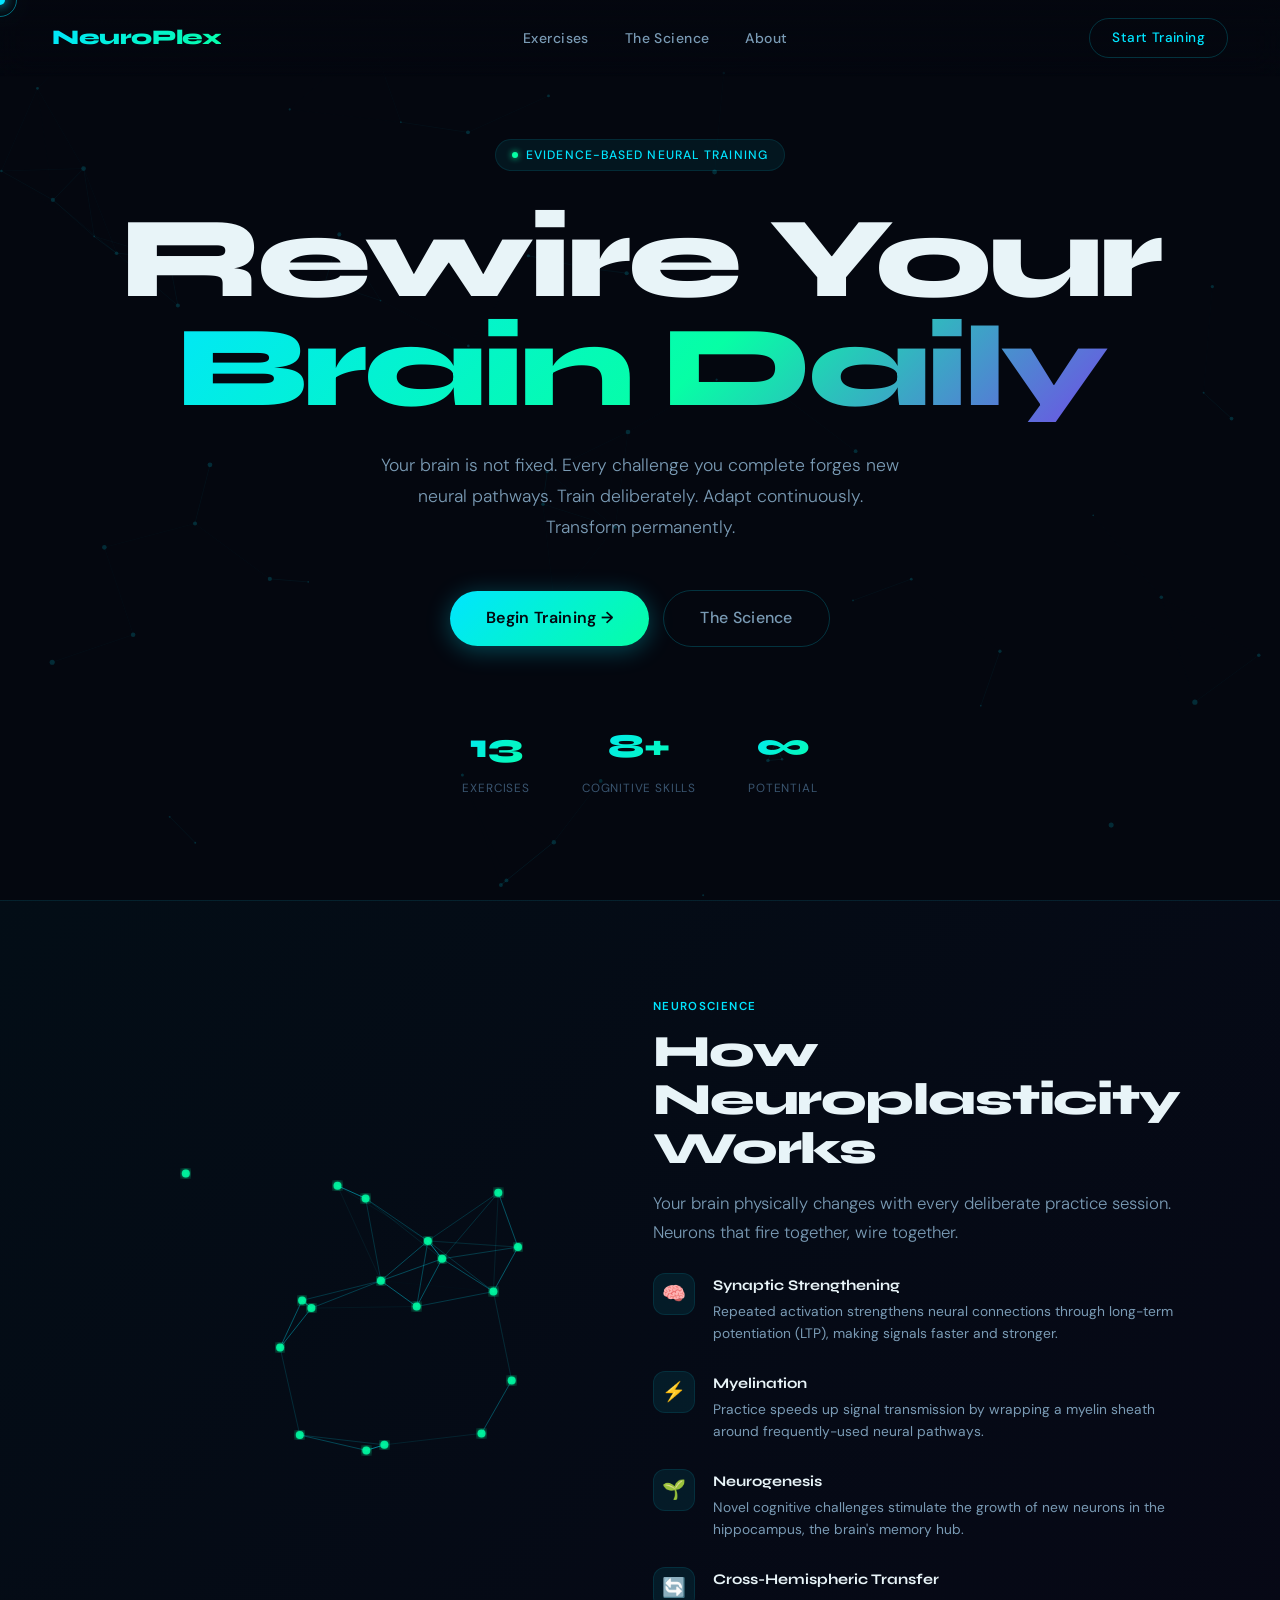
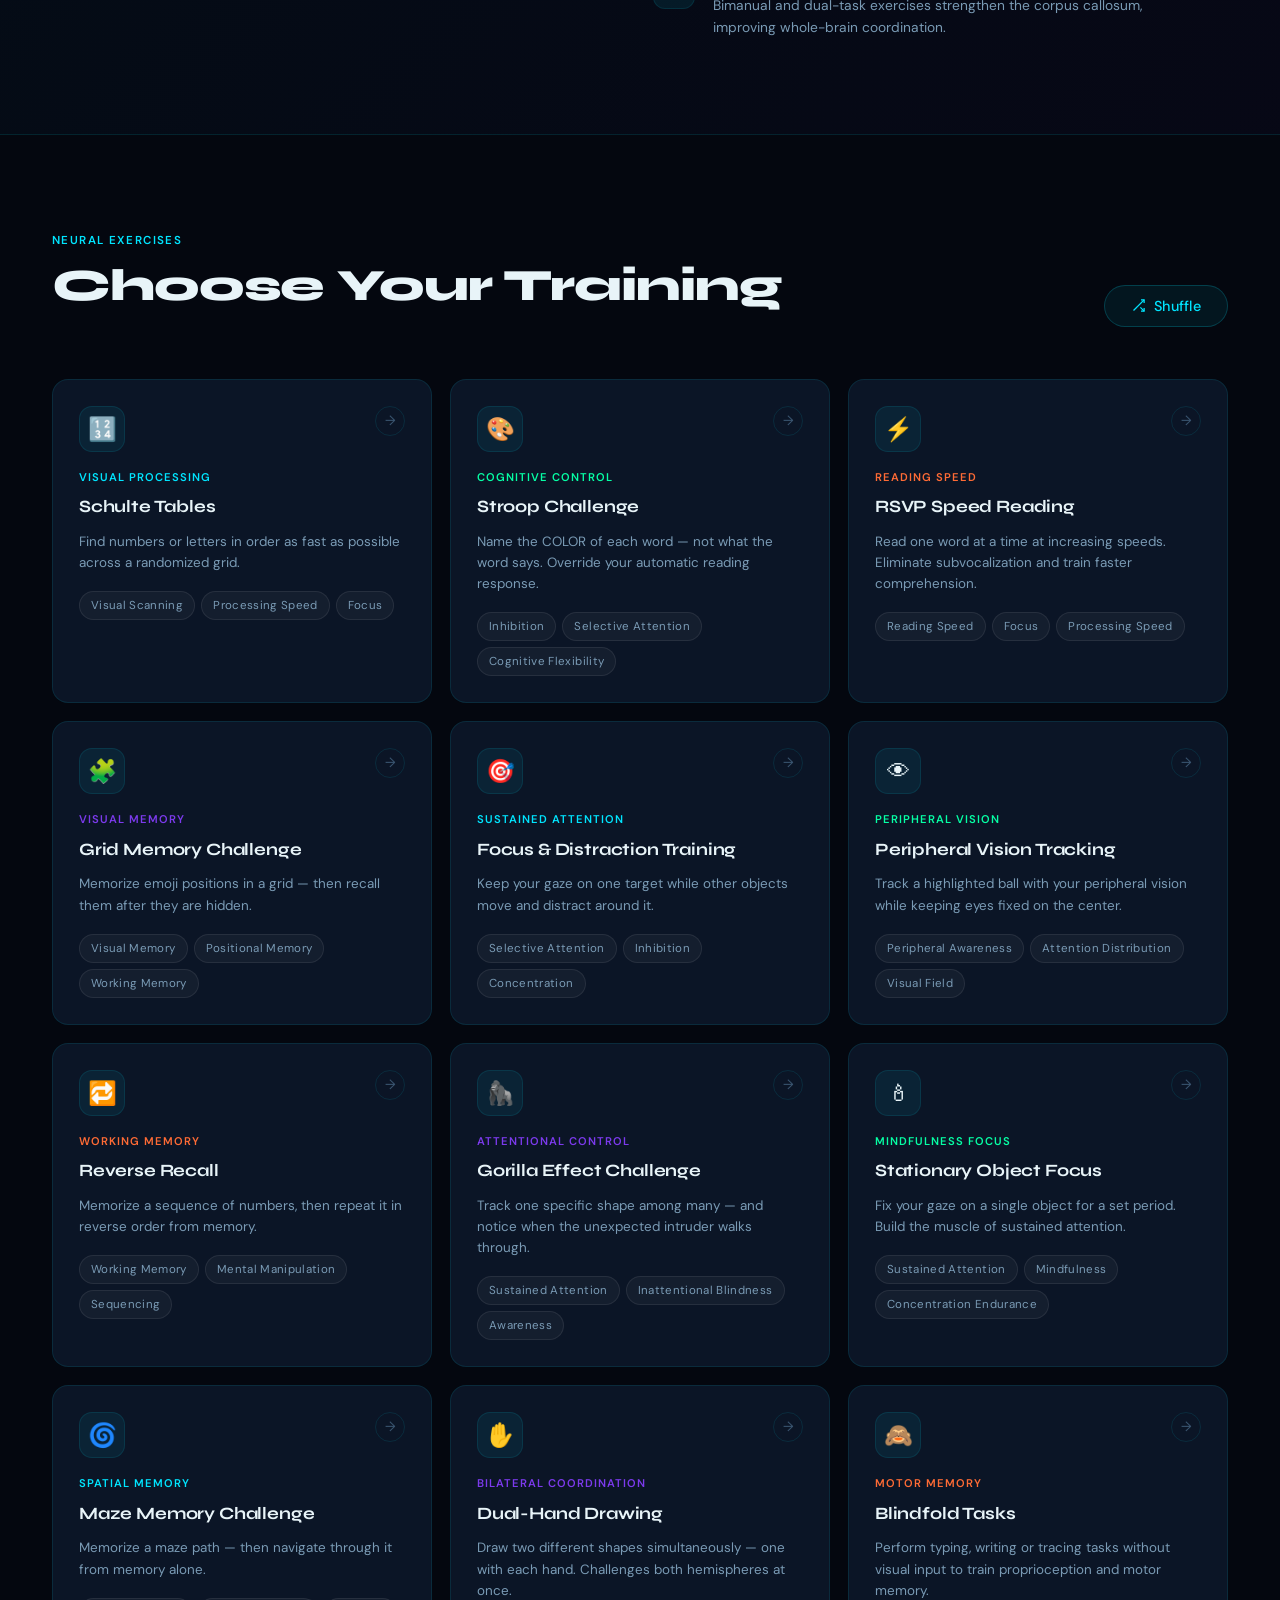
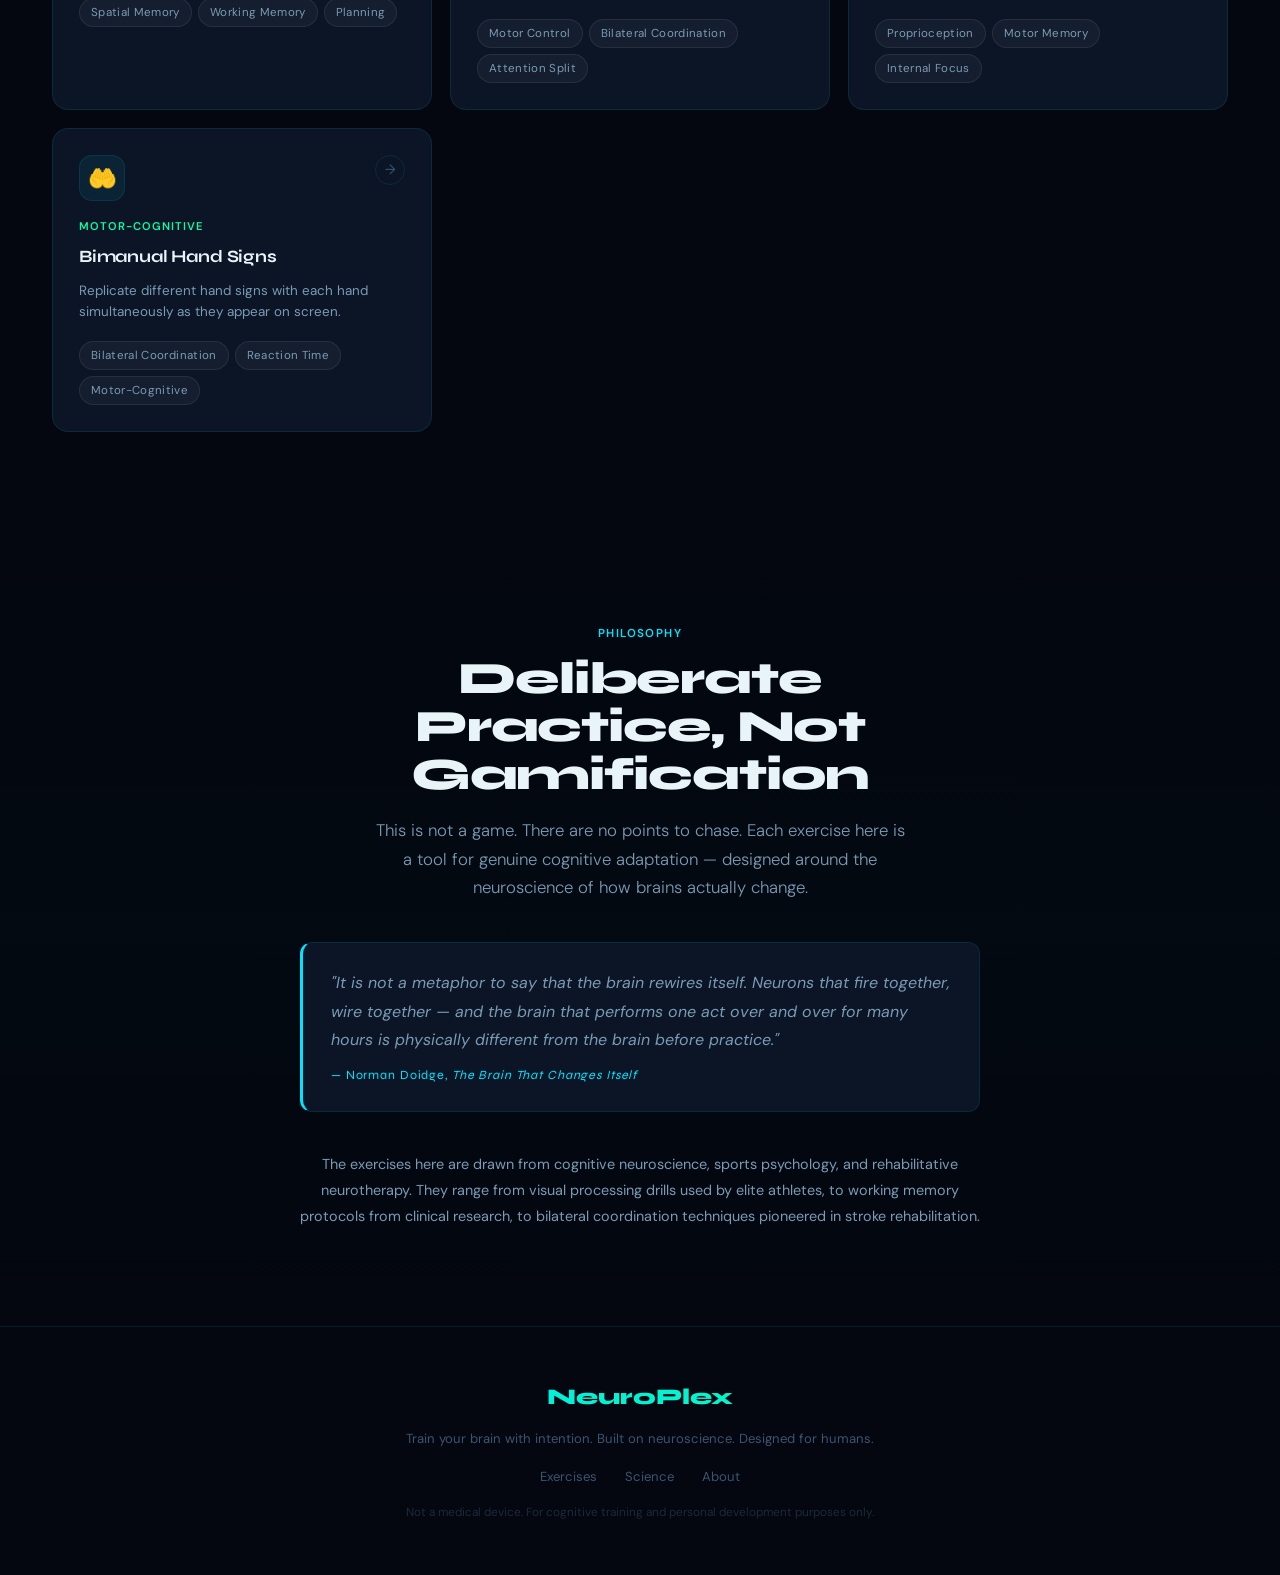
==== index.html @ d28559b2 "update" ====
<!DOCTYPE html>
<html lang="en">
<head>
  <meta charset="UTF-8" />
  <meta name="viewport" content="width=device-width, initial-scale=1.0" />

  <!-- Primary SEO -->
  <title>NeuroPlex — Rewire Your Brain | Neuroplasticity Training Hub</title>
  <meta name="description" content="NeuroPlex is a free neuroplasticity training hub with 13 science-based cognitive exercises. Train visual scanning, working memory, attention, spatial memory and more — built on neuroscience." />
  <meta name="keywords" content="neuroplasticity, brain training, cognitive exercises, working memory, attention training, Schulte tables, Stroop test, speed reading, spatial memory" />
  <meta name="author" content="NeuroPlex" />
  <link rel="canonical" href="https://neuroplex.app/" />

  <!-- Open Graph -->
  <meta property="og:type"        content="website" />
  <meta property="og:url"         content="https://neuroplex.app/" />
  <meta property="og:title"       content="NeuroPlex — Rewire Your Brain" />
  <meta property="og:description" content="13 science-based neuroplasticity exercises. Train your brain deliberately — visual scanning, working memory, attention, bilateral coordination and more." />
  <meta property="og:image"       content="https://neuroplex.app/assets/og-image.png" />

  <!-- Twitter Card -->
  <meta name="twitter:card"        content="summary_large_image" />
  <meta name="twitter:title"       content="NeuroPlex — Rewire Your Brain" />
  <meta name="twitter:description" content="13 science-based neuroplasticity exercises. Train your brain deliberately." />
  <meta name="twitter:image"       content="https://neuroplex.app/assets/og-image.png" />

  <!-- Structured Data -->
  <script type="application/ld+json">
  {
    "@context": "https://schema.org",
    "@type": "WebSite",
    "name": "NeuroPlex",
    "url": "https://neuroplex.app",
    "description": "Science-based neuroplasticity training hub with 13 cognitive exercises for deliberate brain training.",
    "potentialAction": {
      "@type": "SearchAction",
      "target": "https://neuroplex.app/?q={search_term_string}",
      "query-input": "required name=search_term_string"
    }
  }
  </script>

  <link rel="stylesheet" href="styles/main.css" />

  <style>
    /* ── Hero ──────────────────────────────────────────── */
    #hero {
      min-height: 100vh;
      display: flex;
      flex-direction: column;
      align-items: center;
      justify-content: center;
      text-align: center;
      padding: 120px 48px 80px;
    }

    .hero-badge {
      display: inline-flex;
      align-items: center;
      gap: 8px;
      background: rgba(0, 229, 255, 0.07);
      border: 1px solid var(--border);
      padding: 5px 16px;
      border-radius: var(--r-pill);
      font-size: 0.76rem;
      font-weight: 500;
      letter-spacing: 0.09em;
      color: var(--cyan);
      text-transform: uppercase;
      margin-bottom: 34px;
    }

    .hero-title {
      font-family: var(--font-display);
      font-size: clamp(3.2rem, 9vw, 7.8rem);
      font-weight: 800;
      line-height: 0.94;
      letter-spacing: -0.035em;
      margin-bottom: 28px;
    }

    .hero-title .line2 {
      display: block;
      background: linear-gradient(135deg, var(--cyan) 0%, var(--green) 55%, var(--purple) 100%);
      -webkit-background-clip: text;
      -webkit-text-fill-color: transparent;
      background-clip: text;
    }

    .hero-sub {
      max-width: 520px;
      color: var(--text-dim);
      font-size: 1.1rem;
      font-weight: 300;
      line-height: 1.75;
      margin-bottom: 48px;
    }

    .hero-actions {
      display: flex;
      gap: 14px;
      align-items: center;
      justify-content: center;
      flex-wrap: wrap;
    }

    .hero-stats {
      display: flex;
      gap: 52px;
      margin-top: 72px;
    }

    .stat-num {
      font-family: var(--font-display);
      font-size: 2.1rem;
      font-weight: 800;
      background: linear-gradient(135deg, var(--cyan), var(--green));
      -webkit-background-clip: text;
      -webkit-text-fill-color: transparent;
      background-clip: text;
      display: block;
    }

    .stat-label {
      font-size: 0.74rem;
      color: var(--text-muted);
      letter-spacing: 0.07em;
      text-transform: uppercase;
      margin-top: 2px;
    }

    /* ── Science Strip ─────────────────────────────────── */
    #science {
      padding: 96px 52px;
      background: linear-gradient(135deg, rgba(0,229,255,0.03), rgba(124,58,237,0.03));
      border-top: 1px solid var(--border);
      border-bottom: 1px solid var(--border);
    }

    .science-inner {
      max-width: 1080px;
      margin: 0 auto;
      display: grid;
      grid-template-columns: 1fr 1fr;
      gap: 64px;
      align-items: center;
    }

    .science-svg-wrap {
      height: 320px;
      display: flex;
      align-items: center;
      justify-content: center;
    }

    #synapse-svg { width: 100%; height: 100%; }

    .science-points { display: flex; flex-direction: column; gap: 26px; }

    .science-point { display: flex; gap: 18px; align-items: flex-start; }

    .sp-icon {
      width: 42px; height: 42px;
      border-radius: 12px;
      background: rgba(0,229,255,0.08);
      border: 1px solid var(--border);
      display: flex; align-items: center; justify-content: center;
      font-size: 1.2rem;
      flex-shrink: 0;
    }

    .sp-title { font-family: var(--font-display); font-weight: 700; font-size: 0.92rem; margin-bottom: 3px; }
    .sp-text  { color: var(--text-dim); font-size: 0.86rem; line-height: 1.62; }

    /* ── Activities Section ────────────────────────────── */
    #activities {
      padding: 96px 52px;
      max-width: 1320px;
      margin: 0 auto;
    }

    .activities-header {
      display: flex;
      align-items: flex-end;
      justify-content: space-between;
      margin-bottom: 52px;
      flex-wrap: wrap;
      gap: 20px;
    }

    .activity-grid {
      display: grid;
      grid-template-columns: repeat(auto-fill, minmax(300px, 1fr));
      gap: 18px;
    }

    /* Activity card */
    .activity-card {
      background: var(--surface);
      border: 1px solid var(--border);
      border-radius: var(--r-lg);
      padding: 26px;
      cursor: none;
      transition: all var(--t-base);
      position: relative;
      overflow: hidden;
      text-decoration: none;
      display: block;
      color: inherit;
    }

    .activity-card::before {
      content: '';
      position: absolute;
      top: 0; left: 0; right: 0;
      height: 2px;
      background: linear-gradient(90deg, transparent, var(--card-accent, var(--cyan)), transparent);
      opacity: 0;
      transition: opacity var(--t-base);
    }

    .activity-card:hover {
      border-color: var(--border-md);
      transform: translateY(-4px);
      background: var(--surface-2);
      box-shadow: 0 20px 52px rgba(0,0,0,0.5), 0 0 28px rgba(0,229,255,0.05);
    }

    .activity-card:hover::before { opacity: 1; }

    .card-icon {
      width: 46px; height: 46px;
      border-radius: 13px;
      background: rgba(0,229,255,0.07);
      border: 1px solid var(--border);
      display: flex; align-items: center; justify-content: center;
      font-size: 1.45rem;
      margin-bottom: 16px;
      transition: transform var(--t-base);
    }

    .activity-card:hover .card-icon { transform: scale(1.1) rotate(4deg); }

    .card-tag {
      font-size: 0.7rem;
      font-weight: 600;
      letter-spacing: 0.09em;
      text-transform: uppercase;
      margin-bottom: 7px;
    }

    .card-title {
      font-family: var(--font-display);
      font-weight: 700;
      font-size: 1.08rem;
      letter-spacing: -0.01em;
      margin-bottom: 9px;
      color: var(--text);
    }

    .card-desc {
      color: var(--text-dim);
      font-size: 0.84rem;
      line-height: 1.58;
      margin-bottom: 18px;
    }

    .card-chips { display: flex; gap: 6px; flex-wrap: wrap; }

    .card-arrow {
      position: absolute;
      top: 26px; right: 26px;
      width: 30px; height: 30px;
      border-radius: 50%;
      border: 1px solid var(--border);
      display: flex; align-items: center; justify-content: center;
      color: var(--text-muted);
      font-size: 0.85rem;
      transition: all var(--t-base);
    }

    .activity-card:hover .card-arrow {
      background: var(--cyan);
      color: var(--bg);
      border-color: var(--cyan);
      box-shadow: 0 0 14px rgba(0,229,255,0.5);
      transform: rotate(45deg);
    }

    /* ── About Strip ───────────────────────────────────── */
    #about {
      padding: 96px 52px;
      text-align: center;
      background: linear-gradient(180deg, transparent, rgba(0,229,255,0.015), transparent);
    }

    .about-inner { max-width: 680px; margin: 0 auto; }

    .quote-block {
      background: var(--surface);
      border: 1px solid var(--border);
      border-left: 3px solid var(--cyan);
      border-radius: var(--r-md);
      padding: 26px 28px;
      margin: 40px 0;
      text-align: left;
    }

    .quote-text   { font-size: 1rem; color: var(--text-dim); line-height: 1.78; font-style: italic; margin-bottom: 10px; }
    .quote-author { font-family: var(--font-display); font-size: 0.78rem; color: var(--cyan); letter-spacing: 0.07em; }

    /* Responsive */
    @media (max-width: 860px) {
      .science-inner { grid-template-columns: 1fr; }
      .science-svg-wrap { height: 180px; }
      #activities, #science, #about { padding: 64px 24px; }
      .hero-stats { gap: 28px; }
      #hero { padding: 110px 24px 64px; }
    }
  </style>
</head>
<body>

  <!-- Custom cursor -->
  <div id="cursor" aria-hidden="true"></div>
  <div id="cursor-ring" aria-hidden="true"></div>

  <!-- Neural canvas -->
  <canvas id="neural-bg" aria-hidden="true"></canvas>

  <div class="page">

    <!-- ── Navigation ──────────────────────────────────────── -->
    <nav class="site-nav" role="navigation" aria-label="Main navigation">
      <a href="index.html" class="nav-logo" aria-label="NeuroPlex home">NeuroPlex</a>
      <ul class="nav-links" role="list">
        <li><a href="#activities">Exercises</a></li>
        <li><a href="#science">The Science</a></li>
        <li><a href="#about">About</a></li>
      </ul>
      <a href="#activities" class="nav-cta">Start Training</a>
    </nav>

    <!-- ── Hero ─────────────────────────────────────────────── -->
    <section id="hero" aria-labelledby="hero-title">
      <div class="hero-badge badge-pulse">Evidence-Based Neural Training</div>

      <h1 class="hero-title anim-fade-up" id="hero-title">
        <span>Rewire Your</span>
        <span class="line2">Brain Daily</span>
      </h1>

      <p class="hero-sub anim-fade-up delay-2">
        Your brain is not fixed. Every challenge you complete forges new neural pathways.
        Train deliberately. Adapt continuously. Transform permanently.
      </p>

      <div class="hero-actions anim-fade-up delay-3">
        <a href="#activities" class="btn btn-primary btn-lg">Begin Training →</a>
        <a href="#science"    class="btn btn-secondary btn-lg">The Science</a>
      </div>

      <div class="hero-stats anim-fade-up delay-5" role="list" aria-label="Key facts">
        <div role="listitem">
          <span class="stat-num">13</span>
          <span class="stat-label">Exercises</span>
        </div>
        <div role="listitem">
          <span class="stat-num">8+</span>
          <span class="stat-label">Cognitive Skills</span>
        </div>
        <div role="listitem">
          <span class="stat-num">∞</span>
          <span class="stat-label">Potential</span>
        </div>
      </div>
    </section>

    <!-- ── Science ───────────────────────────────────────────── -->
    <section id="science" aria-labelledby="science-title">
      <div class="science-inner">
        <div class="science-svg-wrap" aria-hidden="true">
          <svg id="synapse-svg" viewBox="0 0 400 320" fill="none" xmlns="http://www.w3.org/2000/svg"></svg>
        </div>
        <div class="science-points">
          <div>
            <p class="section-label">Neuroscience</p>
            <h2 class="section-title" id="science-title">How Neuroplasticity Works</h2>
            <p class="section-subtitle">Your brain physically changes with every deliberate practice session. Neurons that fire together, wire together.</p>
          </div>
          <div class="science-point reveal">
            <div class="sp-icon" aria-hidden="true">🧠</div>
            <div>
              <p class="sp-title">Synaptic Strengthening</p>
              <p class="sp-text">Repeated activation strengthens neural connections through long-term potentiation (LTP), making signals faster and stronger.</p>
            </div>
          </div>
          <div class="science-point reveal">
            <div class="sp-icon" aria-hidden="true">⚡</div>
            <div>
              <p class="sp-title">Myelination</p>
              <p class="sp-text">Practice speeds up signal transmission by wrapping a myelin sheath around frequently-used neural pathways.</p>
            </div>
          </div>
          <div class="science-point reveal">
            <div class="sp-icon" aria-hidden="true">🌱</div>
            <div>
              <p class="sp-title">Neurogenesis</p>
              <p class="sp-text">Novel cognitive challenges stimulate the growth of new neurons in the hippocampus, the brain's memory hub.</p>
            </div>
          </div>
          <div class="science-point reveal">
            <div class="sp-icon" aria-hidden="true">🔄</div>
            <div>
              <p class="sp-title">Cross-Hemispheric Transfer</p>
              <p class="sp-text">Bimanual and dual-task exercises strengthen the corpus callosum, improving whole-brain coordination.</p>
            </div>
          </div>
        </div>
      </div>
    </section>

    <!-- ── Activities ─────────────────────────────────────────── -->
    <section id="activities" aria-labelledby="activities-title">
      <div class="activities-header">
        <div>
          <p class="section-label">Neural Exercises</p>
          <h2 class="section-title" id="activities-title">Choose Your Training</h2>
        </div>
        <button class="btn btn-ghost" id="shuffle-btn" aria-label="Shuffle activity order">
          <svg width="15" height="15" viewBox="0 0 24 24" fill="none" stroke="currentColor" stroke-width="2" aria-hidden="true"><polyline points="16 3 21 3 21 8"/><line x1="4" y1="20" x2="21" y2="3"/><polyline points="21 16 21 21 16 21"/><line x1="15" y1="15" x2="21" y2="21"/></svg>
          Shuffle
        </button>
      </div>

      <div class="activity-grid" id="activity-grid" role="list" aria-label="Brain training exercises">
        <!-- Populated by activities.js + index-grid.js -->
      </div>
    </section>

    <!-- ── About ──────────────────────────────────────────────── -->
    <section id="about" aria-labelledby="about-title">
      <div class="about-inner">
        <p class="section-label">Philosophy</p>
        <h2 class="section-title" id="about-title">Deliberate Practice, Not Gamification</h2>
        <p class="section-subtitle" style="margin:0 auto;">
          This is not a game. There are no points to chase. Each exercise here is a tool for genuine
          cognitive adaptation — designed around the neuroscience of how brains actually change.
        </p>

        <blockquote class="quote-block">
          <p class="quote-text">
            "It is not a metaphor to say that the brain rewires itself. Neurons that fire together,
            wire together — and the brain that performs one act over and over for many hours is
            physically different from the brain before practice."
          </p>
          <footer class="quote-author">— Norman Doidge, <cite>The Brain That Changes Itself</cite></footer>
        </blockquote>

        <p style="color:var(--text-dim);font-size:0.9rem;line-height:1.8;">
          The exercises here are drawn from cognitive neuroscience, sports psychology, and rehabilitative
          neurotherapy. They range from visual processing drills used by elite athletes, to working memory
          protocols from clinical research, to bilateral coordination techniques pioneered in stroke rehabilitation.
        </p>
      </div>
    </section>

    <!-- ── Footer ─────────────────────────────────────────────── -->
    <footer class="site-footer" role="contentinfo">
      <span class="footer-logo">NeuroPlex</span>
      <p>Train your brain with intention. Built on neuroscience. Designed for humans.</p>
      <nav aria-label="Footer navigation">
        <ul class="footer-links">
          <li><a href="#activities">Exercises</a></li>
          <li><a href="#science">Science</a></li>
          <li><a href="#about">About</a></li>
        </ul>
      </nav>
      <p style="margin-top:12px;font-size:0.74rem;opacity:0.45;">
        Not a medical device. For cognitive training and personal development purposes only.
      </p>
    </footer>

  </div><!-- /.page -->

  <!-- Scripts -->
  <script src="data/activities.js"></script>
  <script src="js/core.js"></script>
  <script>
    /* ── Animated Synapse SVG ────────────────────────────── */
    (function () {
      const svg = document.getElementById('synapse-svg');
      if (!svg) return;
      const pts = Array.from({ length: 18 }, () => ({
        x: 30 + Math.random() * 340,
        y: 20 + Math.random() * 280,
        vx: (Math.random() - 0.5) * 0.45,
        vy: (Math.random() - 0.5) * 0.45,
      }));

      (function draw() {
        pts.forEach(p => {
          p.x += p.vx; p.y += p.vy;
          if (p.x < 20 || p.x > 380) p.vx *= -1;
          if (p.y < 15 || p.y > 305) p.vy *= -1;
        });

        let html = '<defs><filter id="glow"><feGaussianBlur stdDeviation="2.5" result="blur"/><feMerge><feMergeNode in="blur"/><feMergeNode in="SourceGraphic"/></feMerge></filter></defs>';

        for (let i = 0; i < pts.length; i++) {
          for (let j = i + 1; j < pts.length; j++) {
            const dx = pts[i].x - pts[j].x, dy = pts[i].y - pts[j].y;
            const d = Math.sqrt(dx * dx + dy * dy);
            if (d < 115) {
              const op = ((1 - d / 115) * 0.65).toFixed(3);
              html += `<line x1="${pts[i].x.toFixed(1)}" y1="${pts[i].y.toFixed(1)}" x2="${pts[j].x.toFixed(1)}" y2="${pts[j].y.toFixed(1)}" stroke="rgba(0,229,255,${op})" stroke-width="1"/>`;
            }
          }
        }

        pts.forEach(p => {
          html += `<circle cx="${p.x.toFixed(1)}" cy="${p.y.toFixed(1)}" r="4" fill="rgba(6,255,165,0.85)" filter="url(#glow)"/>`;
        });

        svg.innerHTML = html;
        requestAnimationFrame(draw);
      })();
    })();

    /* ── Activity Grid Builder ────────────────────────────── */
    function buildGrid(list) {
      const grid = document.getElementById('activity-grid');
      grid.innerHTML = '';

      list.forEach((act, i) => {
        const a = document.createElement('a');
        a.href = act.file;
        a.className = 'activity-card reveal';
        a.setAttribute('role', 'listitem');
        a.setAttribute('aria-label', act.title + ' — ' + act.tag);
        a.style.setProperty('--card-accent', act.color);
        a.style.animationDelay = (i * 0.04) + 's';

        a.innerHTML = `
          <div class="card-arrow" aria-hidden="true">→</div>
          <div class="card-icon" aria-hidden="true">${act.icon}</div>
          <p class="card-tag" style="color:${act.color}">${act.tag}</p>
          <h3 class="card-title">${act.title}</h3>
          <p class="card-desc">${act.desc}</p>
          <div class="card-chips">
            ${act.chips.map(c => `<span class="chip">${c}</span>`).join('')}
          </div>
        `;

        grid.appendChild(a);
      });

      /* Re-observe new cards */
      document.querySelectorAll('.reveal:not(.revealed)').forEach(el => {
        revealObserver.observe(el);
      });
    }

    const revealObserver = new IntersectionObserver(entries => {
      entries.forEach(e => {
        if (e.isIntersecting) {
          e.target.style.opacity = '1';
          e.target.style.transform = 'translateY(0)';
          revealObserver.unobserve(e.target);
        }
      });
    }, { threshold: 0.06 });

    document.querySelectorAll('.reveal').forEach(el => {
      el.style.opacity = '0';
      el.style.transform = 'translateY(20px)';
      el.style.transition = 'opacity 0.5s ease, transform 0.5s ease';
      revealObserver.observe(el);
    });

    buildGrid(ACTIVITIES);

    document.getElementById('shuffle-btn').addEventListener('click', function () {
      const shuffled = [...ACTIVITIES].sort(() => Math.random() - 0.5);
      buildGrid(shuffled);
    });
  </script>
</body>
</html>
---- styles/main.css ----
/* ============================================================
   NeuroPlex — Main Stylesheet
   Global design system, shared components, layout primitives
   ============================================================ */

/* ── Google Fonts ─────────────────────────────────────────── */
@import url('https://fonts.googleapis.com/css2?family=Syne:wght@400;600;700;800&family=DM+Sans:ital,opsz,wght@0,9..40,300;0,9..40,400;0,9..40,500;1,9..40,300&display=swap');

/* ── Design Tokens ────────────────────────────────────────── */
:root {
  /* Backgrounds */
  --bg:          #04070f;
  --bg-2:        #070d1a;
  --surface:     #0b1526;
  --surface-2:   #0f1d33;
  --surface-3:   #132240;

  /* Brand Colors */
  --cyan:        #00e5ff;
  --green:       #06ffa5;
  --purple:      #7c3aed;
  --orange:      #ff6b35;

  /* Text */
  --text:        #e8f4f8;
  --text-dim:    #7a9bb5;
  --text-muted:  #3a5570;

  /* Borders */
  --border:      rgba(0, 229, 255, 0.10);
  --border-md:   rgba(0, 229, 255, 0.20);
  --border-lg:   rgba(0, 229, 255, 0.32);

  /* Radius */
  --r-sm:  8px;
  --r-md:  12px;
  --r-lg:  16px;
  --r-xl:  24px;
  --r-pill: 999px;

  /* Transitions */
  --t-fast: 150ms ease;
  --t-base: 250ms ease;
  --t-slow: 400ms ease;

  /* Shadows */
  --shadow-glow: 0 0 24px rgba(0, 229, 255, 0.18);
  --shadow-card: 0 8px 32px rgba(0, 0, 0, 0.4);
  --shadow-modal: 0 24px 80px rgba(0, 0, 0, 0.7);

  /* Fonts */
  --font-display: 'Syne', sans-serif;
  --font-body:    'DM Sans', sans-serif;
}

/* ── Reset & Base ─────────────────────────────────────────── */
*, *::before, *::after {
  box-sizing: border-box;
  margin: 0;
  padding: 0;
}

html {
  scroll-behavior: smooth;
  font-size: 16px;
  -webkit-text-size-adjust: 100%;
}

body {
  background-color: var(--bg);
  color: var(--text);
  font-family: var(--font-body);
  font-size: 1rem;
  line-height: 1.65;
  overflow-x: hidden;
  cursor: none;
  -webkit-font-smoothing: antialiased;
  -moz-osx-font-smoothing: grayscale;
}

/* Fallback for devices without custom cursor support */
@media (pointer: coarse) {
  body { cursor: auto; }
  #cursor, #cursor-ring { display: none; }
}

/* ── Custom Cursor ────────────────────────────────────────── */
#cursor {
  position: fixed;
  width: 10px;
  height: 10px;
  background: var(--cyan);
  border-radius: 50%;
  pointer-events: none;
  z-index: 9999;
  transform: translate(-50%, -50%);
  box-shadow: 0 0 12px var(--cyan), 0 0 28px rgba(0, 229, 255, 0.35);
  mix-blend-mode: screen;
  transition: opacity var(--t-fast);
}

#cursor-ring {
  position: fixed;
  width: 34px;
  height: 34px;
  border: 1.5px solid rgba(0, 229, 255, 0.45);
  border-radius: 50%;
  pointer-events: none;
  z-index: 9998;
  transform: translate(-50%, -50%);
}

/* ── Neural Canvas Background ─────────────────────────────── */
#neural-bg {
  position: fixed;
  top: 0; left: 0;
  width: 100%;
  height: 100%;
  z-index: 0;
  opacity: 0.3;
  pointer-events: none;
}

/* ── Page Wrapper ─────────────────────────────────────────── */
.page {
  position: relative;
  z-index: 1;
}

/* ── Navigation ───────────────────────────────────────────── */
.site-nav {
  position: fixed;
  top: 0; left: 0; right: 0;
  z-index: 200;
  display: flex;
  align-items: center;
  justify-content: space-between;
  padding: 18px 52px;
  background: linear-gradient(180deg, rgba(4, 7, 15, 0.96) 0%, transparent 100%);
  backdrop-filter: blur(14px);
  -webkit-backdrop-filter: blur(14px);
  border-bottom: 1px solid transparent;
  transition: border-color var(--t-base);
}

.site-nav.scrolled {
  border-bottom-color: var(--border);
}

.nav-logo {
  font-family: var(--font-display);
  font-weight: 800;
  font-size: 1.3rem;
  letter-spacing: -0.02em;
  background: linear-gradient(135deg, var(--cyan), var(--green));
  -webkit-background-clip: text;
  -webkit-text-fill-color: transparent;
  background-clip: text;
  text-decoration: none;
  flex-shrink: 0;
}

.nav-links {
  display: flex;
  gap: 36px;
  list-style: none;
}

.nav-links a {
  color: var(--text-dim);
  text-decoration: none;
  font-size: 0.875rem;
  font-weight: 500;
  letter-spacing: 0.03em;
  transition: color var(--t-fast);
}

.nav-links a:hover,
.nav-links a[aria-current="page"] {
  color: var(--cyan);
}

.nav-cta {
  background: transparent;
  border: 1.5px solid var(--border-md);
  color: var(--cyan);
  padding: 8px 22px;
  border-radius: var(--r-pill);
  font-family: var(--font-body);
  font-size: 0.85rem;
  font-weight: 500;
  cursor: none;
  transition: background var(--t-base), box-shadow var(--t-base), border-color var(--t-base);
  letter-spacing: 0.03em;
  text-decoration: none;
  display: inline-flex;
  align-items: center;
}

.nav-cta:hover {
  background: rgba(0, 229, 255, 0.08);
  border-color: var(--border-lg);
  box-shadow: 0 0 18px rgba(0, 229, 255, 0.2);
}

/* ── Breadcrumb ───────────────────────────────────────────── */
.breadcrumb {
  display: flex;
  align-items: center;
  gap: 8px;
  font-size: 0.82rem;
  color: var(--text-muted);
  margin-bottom: 24px;
}

.breadcrumb a {
  color: var(--text-muted);
  text-decoration: none;
  transition: color var(--t-fast);
}

.breadcrumb a:hover {
  color: var(--cyan);
}

.breadcrumb-sep {
  color: var(--text-muted);
  font-size: 0.7rem;
}

/* ── Typography Utilities ─────────────────────────────────── */
.display-title {
  font-family: var(--font-display);
  font-weight: 800;
  line-height: 1;
  letter-spacing: -0.03em;
}

.section-label {
  font-size: 0.72rem;
  font-weight: 600;
  letter-spacing: 0.12em;
  text-transform: uppercase;
  color: var(--cyan);
  margin-bottom: 12px;
}

.section-title {
  font-family: var(--font-display);
  font-size: clamp(1.8rem, 3.5vw, 2.8rem);
  font-weight: 800;
  line-height: 1.08;
  letter-spacing: -0.025em;
  margin-bottom: 16px;
}

.section-subtitle {
  color: var(--text-dim);
  font-size: 1.05rem;
  font-weight: 300;
  max-width: 540px;
  line-height: 1.72;
}

.gradient-text {
  background: linear-gradient(135deg, var(--cyan) 0%, var(--green) 60%, var(--purple) 100%);
  -webkit-background-clip: text;
  -webkit-text-fill-color: transparent;
  background-clip: text;
}

/* ── Buttons ──────────────────────────────────────────────── */
.btn {
  display: inline-flex;
  align-items: center;
  gap: 8px;
  padding: 11px 26px;
  border-radius: var(--r-pill);
  font-family: var(--font-body);
  font-size: 0.9rem;
  font-weight: 500;
  letter-spacing: 0.02em;
  cursor: none;
  border: none;
  text-decoration: none;
  transition: all var(--t-base);
  white-space: nowrap;
}

.btn-primary {
  background: linear-gradient(135deg, var(--cyan), var(--green));
  color: var(--bg);
  font-weight: 600;
  box-shadow: 0 4px 24px rgba(0, 229, 255, 0.3);
}

.btn-primary:hover {
  transform: translateY(-2px);
  box-shadow: 0 8px 36px rgba(0, 229, 255, 0.48);
}

.btn-secondary {
  background: transparent;
  color: var(--text-dim);
  border: 1.5px solid var(--border-md);
}

.btn-secondary:hover {
  color: var(--text);
  border-color: var(--border-lg);
  background: rgba(255, 255, 255, 0.03);
}

.btn-ghost {
  background: rgba(0, 229, 255, 0.07);
  color: var(--cyan);
  border: 1.5px solid var(--border-md);
}

.btn-ghost:hover {
  background: rgba(0, 229, 255, 0.14);
  border-color: var(--border-lg);
}

.btn-sm {
  padding: 7px 16px;
  font-size: 0.8rem;
}

.btn-lg {
  padding: 14px 36px;
  font-size: 1rem;
}

/* ── Card ─────────────────────────────────────────────────── */
.card {
  background: var(--surface);
  border: 1px solid var(--border);
  border-radius: var(--r-lg);
  transition: all var(--t-base);
}

.card:hover {
  border-color: var(--border-md);
  background: var(--surface-2);
  box-shadow: var(--shadow-card);
  transform: translateY(-3px);
}

/* ── Info Block ───────────────────────────────────────────── */
.info-block {
  background: var(--bg-2);
  border: 1px solid var(--border);
  border-radius: var(--r-md);
  padding: 20px 22px;
}

.info-block-label {
  font-size: 0.7rem;
  letter-spacing: 0.1em;
  text-transform: uppercase;
  color: var(--text-muted);
  margin-bottom: 10px;
  font-weight: 600;
}

.info-block-content {
  font-size: 0.9rem;
  color: var(--text-dim);
  line-height: 1.65;
}

/* ── Chips / Tags ─────────────────────────────────────────── */
.chip {
  display: inline-block;
  background: rgba(255, 255, 255, 0.04);
  border: 1px solid rgba(255, 255, 255, 0.08);
  padding: 4px 11px;
  border-radius: var(--r-pill);
  font-size: 0.72rem;
  color: var(--text-dim);
  letter-spacing: 0.03em;
}

.chip-cyan  { background: rgba(0, 229, 255, 0.08);  border-color: rgba(0, 229, 255, 0.2);  color: var(--cyan);   }
.chip-green { background: rgba(6, 255, 165, 0.08);  border-color: rgba(6, 255, 165, 0.2);  color: var(--green);  }
.chip-purple{ background: rgba(124, 58, 237, 0.10); border-color: rgba(124, 58, 237, 0.25); color: #a78bfa;      }
.chip-orange{ background: rgba(255, 107, 53, 0.10); border-color: rgba(255, 107, 53, 0.25); color: var(--orange); }

/* ── Divider ──────────────────────────────────────────────── */
.divider {
  border: none;
  border-top: 1px solid var(--border);
  margin: 32px 0;
}

/* ── Ordered / Unordered lists ────────────────────────────── */
.styled-ol {
  list-style: none;
  counter-reset: steps;
}

.styled-ol li {
  counter-increment: steps;
  display: flex;
  gap: 14px;
  padding: 13px 0;
  border-bottom: 1px solid rgba(255, 255, 255, 0.04);
  font-size: 0.9rem;
  color: var(--text-dim);
  line-height: 1.62;
  align-items: flex-start;
}

.styled-ol li:last-child { border-bottom: none; }

.styled-ol li::before {
  content: counter(steps);
  flex-shrink: 0;
  width: 24px;
  height: 24px;
  border-radius: 50%;
  background: rgba(0, 229, 255, 0.1);
  border: 1px solid var(--border-md);
  display: flex;
  align-items: center;
  justify-content: center;
  font-family: var(--font-display);
  font-size: 0.72rem;
  font-weight: 700;
  color: var(--cyan);
  margin-top: 1px;
}

.styled-ul {
  list-style: none;
}

.styled-ul li {
  display: flex;
  gap: 12px;
  padding: 9px 0;
  font-size: 0.9rem;
  color: var(--text-dim);
  line-height: 1.62;
  align-items: flex-start;
}

.styled-ul li::before {
  content: '';
  width: 5px;
  height: 5px;
  border-radius: 50%;
  background: var(--green);
  flex-shrink: 0;
  margin-top: 8px;
}

/* ── Difficulty Selector ──────────────────────────────────── */
.difficulty-selector {
  display: flex;
  gap: 8px;
  flex-wrap: wrap;
}

.diff-btn {
  padding: 7px 18px;
  border-radius: var(--r-pill);
  border: 1.5px solid var(--border);
  background: transparent;
  color: var(--text-muted);
  font-family: var(--font-body);
  font-size: 0.8rem;
  font-weight: 500;
  cursor: none;
  transition: all var(--t-base);
  letter-spacing: 0.02em;
}

.diff-btn:hover { color: var(--text-dim); border-color: var(--border-md); }
.diff-btn.active { border-color: var(--cyan); color: var(--cyan); background: rgba(0, 229, 255, 0.07); }

/* ── Badge ────────────────────────────────────────────────── */
.badge {
  display: inline-flex;
  align-items: center;
  gap: 7px;
  padding: 5px 14px;
  border-radius: var(--r-pill);
  font-size: 0.75rem;
  font-weight: 500;
  letter-spacing: 0.06em;
  text-transform: uppercase;
}

.badge-cyan {
  background: rgba(0, 229, 255, 0.07);
  border: 1px solid var(--border-md);
  color: var(--cyan);
}

.badge-green {
  background: rgba(6, 255, 165, 0.07);
  border: 1px solid rgba(6, 255, 165, 0.2);
  color: var(--green);
}

.badge-offline {
  background: rgba(124, 58, 237, 0.1);
  border: 1px solid rgba(124, 58, 237, 0.25);
  color: #a78bfa;
}

.badge-pulse::before {
  content: '';
  width: 6px;
  height: 6px;
  border-radius: 50%;
  background: var(--green);
  box-shadow: 0 0 6px var(--green);
  animation: pulse-dot 2s infinite;
}

@keyframes pulse-dot {
  0%, 100% { opacity: 1; }
  50%       { opacity: 0.25; }
}

/* ── Scrollbar ────────────────────────────────────────────── */
::-webkit-scrollbar       { width: 5px; }
::-webkit-scrollbar-track { background: var(--bg); }
::-webkit-scrollbar-thumb { background: var(--border-md); border-radius: 3px; }
::-webkit-scrollbar-thumb:hover { background: var(--border-lg); }

/* ── Focus visible (accessibility) ───────────────────────── */
:focus-visible {
  outline: 2px solid var(--cyan);
  outline-offset: 3px;
  border-radius: 4px;
}

/* ── Animations ───────────────────────────────────────────── */
@keyframes fade-up {
  from { opacity: 0; transform: translateY(22px); }
  to   { opacity: 1; transform: translateY(0); }
}

@keyframes fade-in {
  from { opacity: 0; }
  to   { opacity: 1; }
}

@keyframes scale-in {
  from { opacity: 0; transform: scale(0.94) translateY(14px); }
  to   { opacity: 1; transform: scale(1)    translateY(0); }
}

@keyframes shake {
  0%, 100% { transform: translateX(0); }
  25%       { transform: translateX(-5px); }
  75%       { transform: translateX(5px); }
}

.anim-fade-up   { animation: fade-up  0.6s ease both; }
.anim-fade-in   { animation: fade-in  0.5s ease both; }
.anim-scale-in  { animation: scale-in 0.4s cubic-bezier(0.16, 1, 0.3, 1) both; }

/* Staggered delays */
.delay-1 { animation-delay: 0.1s; }
.delay-2 { animation-delay: 0.2s; }
.delay-3 { animation-delay: 0.3s; }
.delay-4 { animation-delay: 0.45s; }
.delay-5 { animation-delay: 0.6s; }

/* ── Footer ───────────────────────────────────────────────── */
.site-footer {
  border-top: 1px solid var(--border);
  padding: 52px;
  text-align: center;
  color: var(--text-muted);
  font-size: 0.82rem;
}

.footer-logo {
  font-family: var(--font-display);
  font-weight: 800;
  font-size: 1.4rem;
  background: linear-gradient(135deg, var(--cyan), var(--green));
  -webkit-background-clip: text;
  -webkit-text-fill-color: transparent;
  background-clip: text;
  display: block;
  margin-bottom: 12px;
}

.footer-links {
  display: flex;
  gap: 28px;
  justify-content: center;
  list-style: none;
  margin: 16px 0;
  flex-wrap: wrap;
}

.footer-links a {
  color: var(--text-muted);
  text-decoration: none;
  font-size: 0.82rem;
  transition: color var(--t-fast);
}

.footer-links a:hover { color: var(--cyan); }

/* ── Responsive ───────────────────────────────────────────── */
@media (max-width: 900px) {
  .site-nav { padding: 16px 24px; }
  .nav-links { display: none; }
}

@media (max-width: 600px) {
  .site-nav { padding: 14px 20px; }
  .site-footer { padding: 36px 24px; }
}
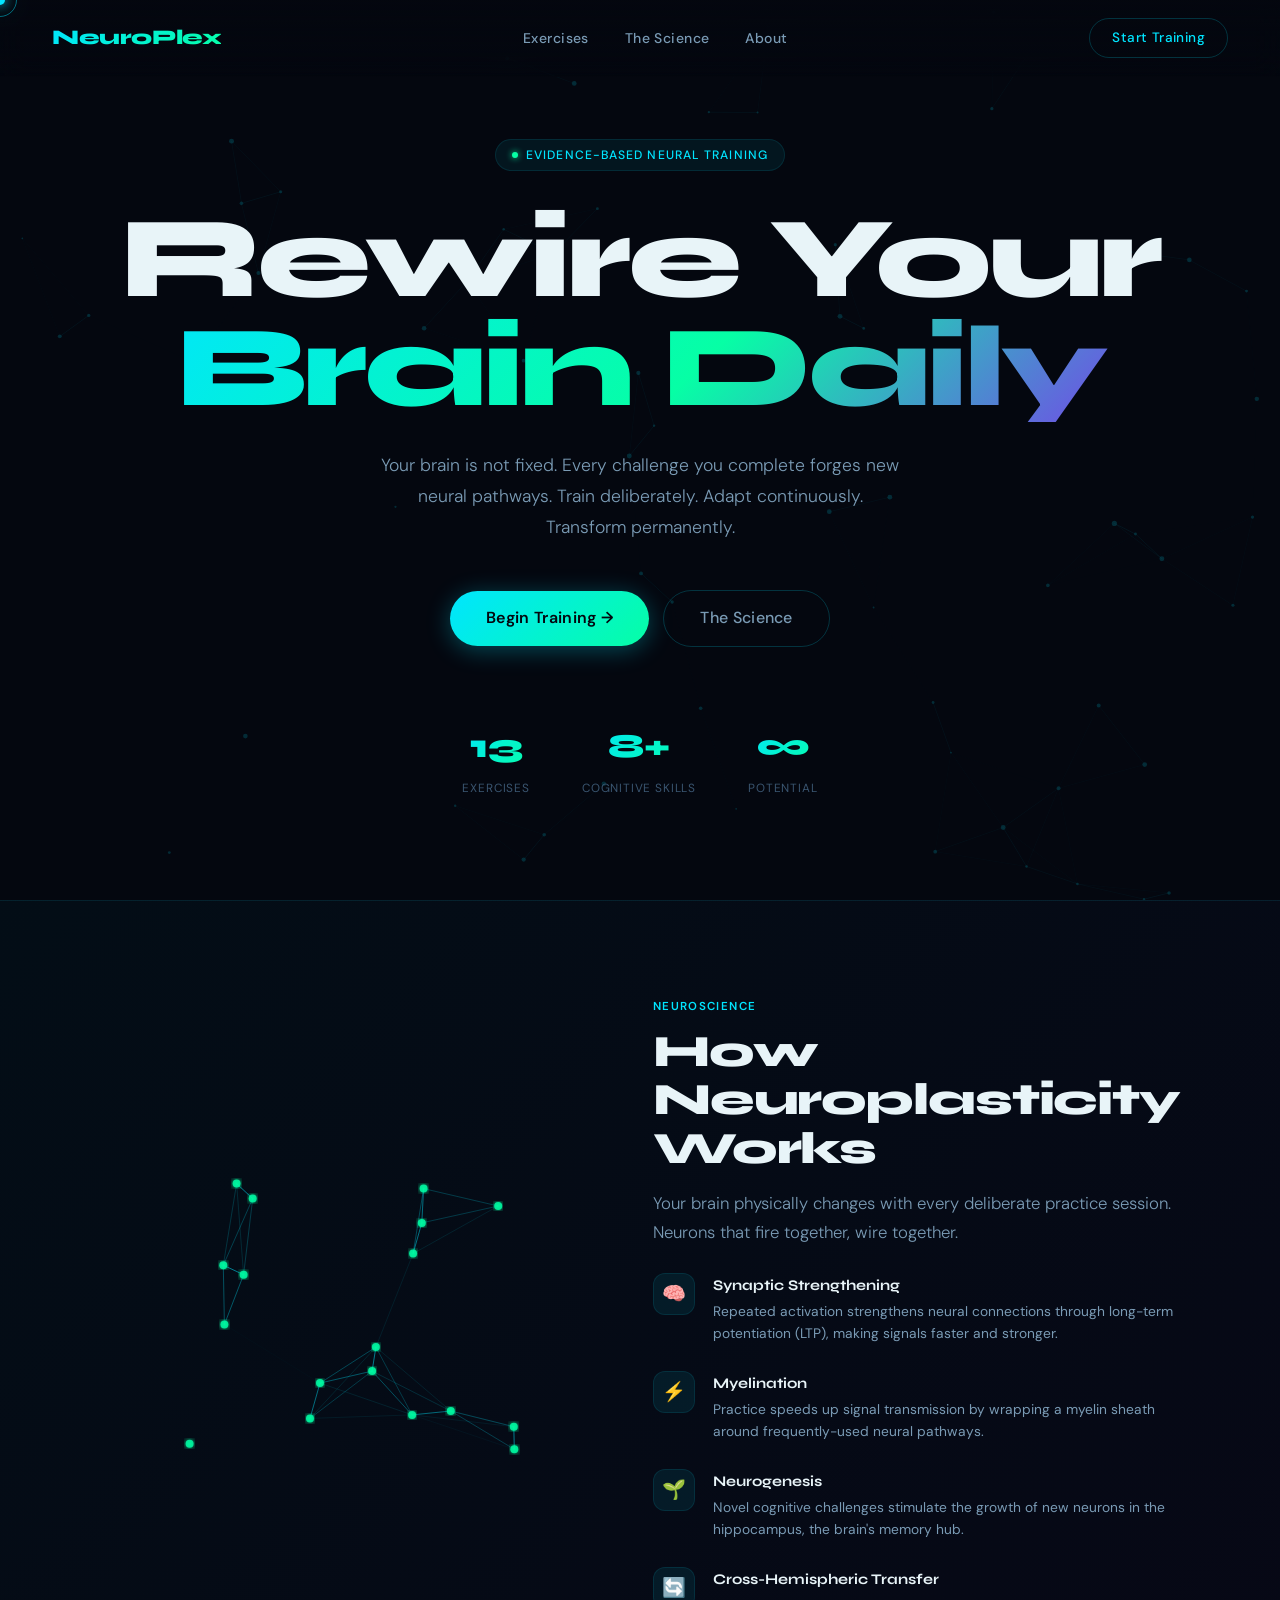
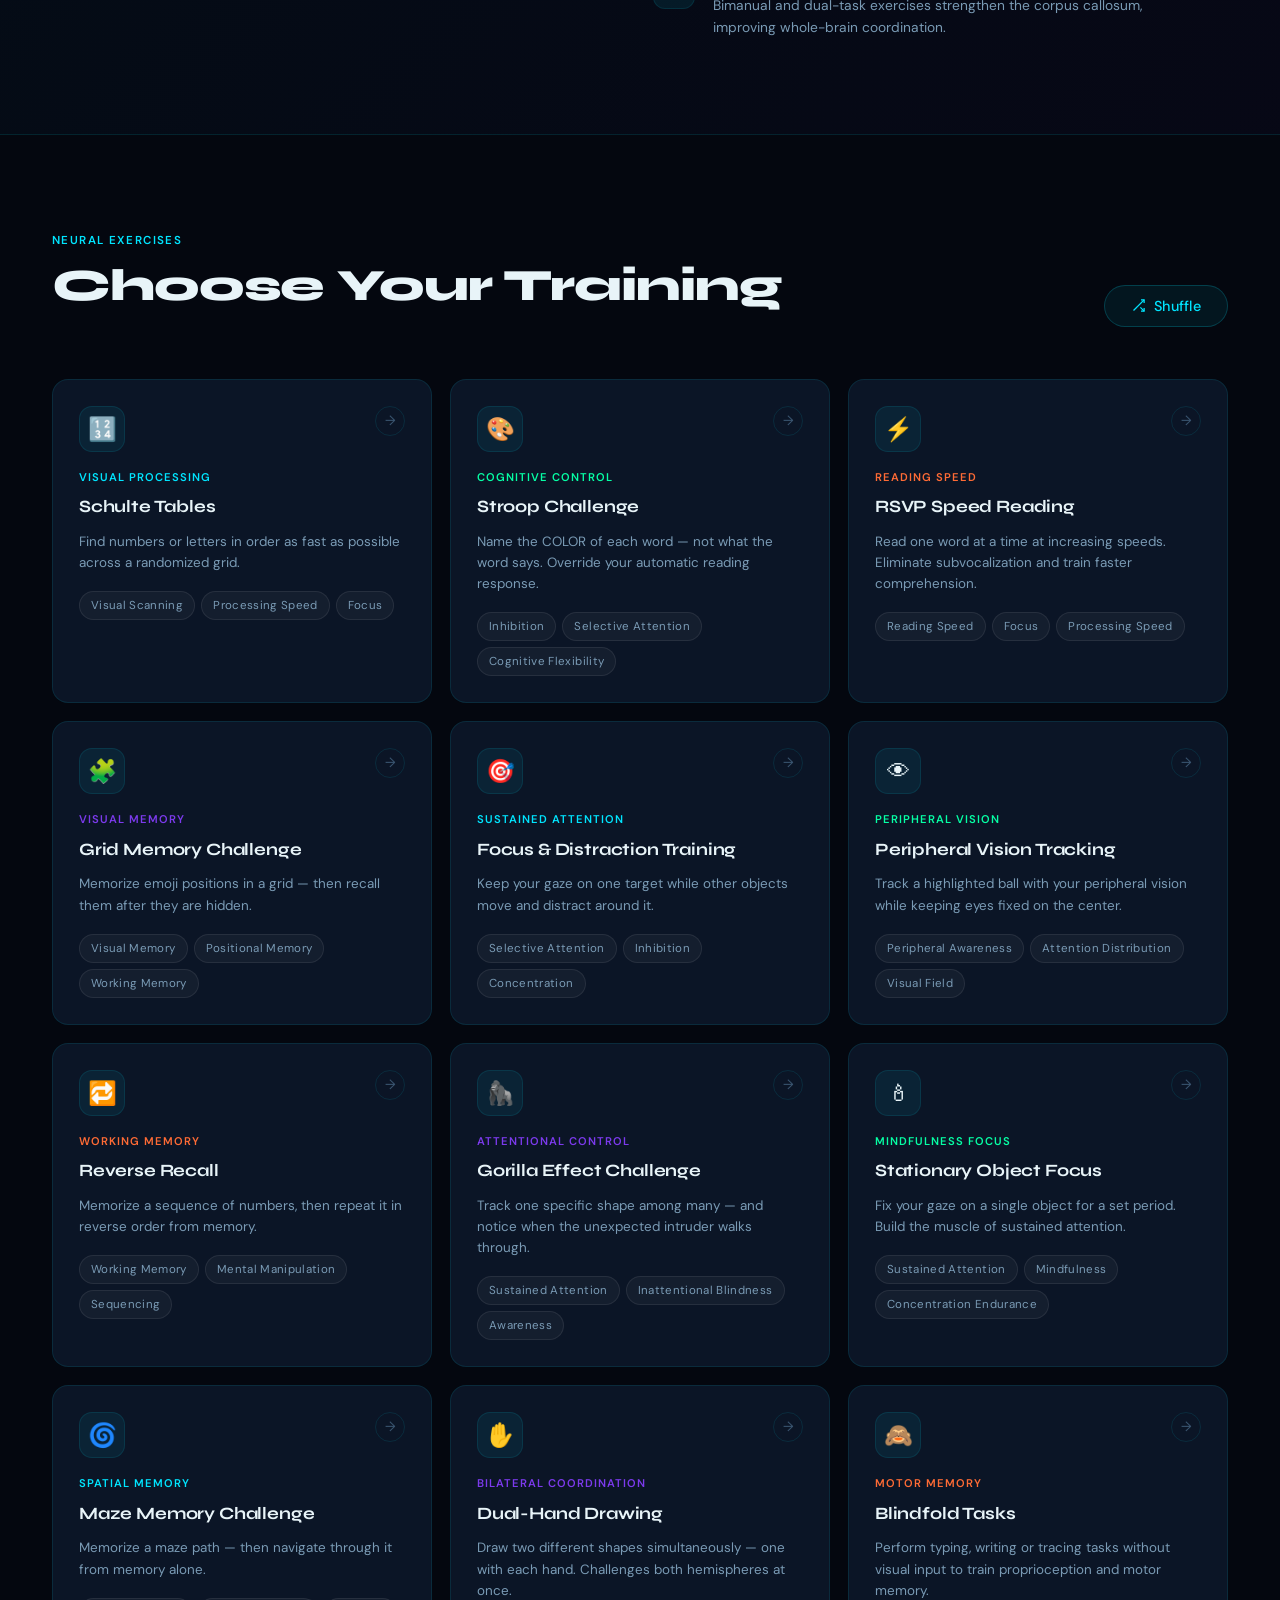
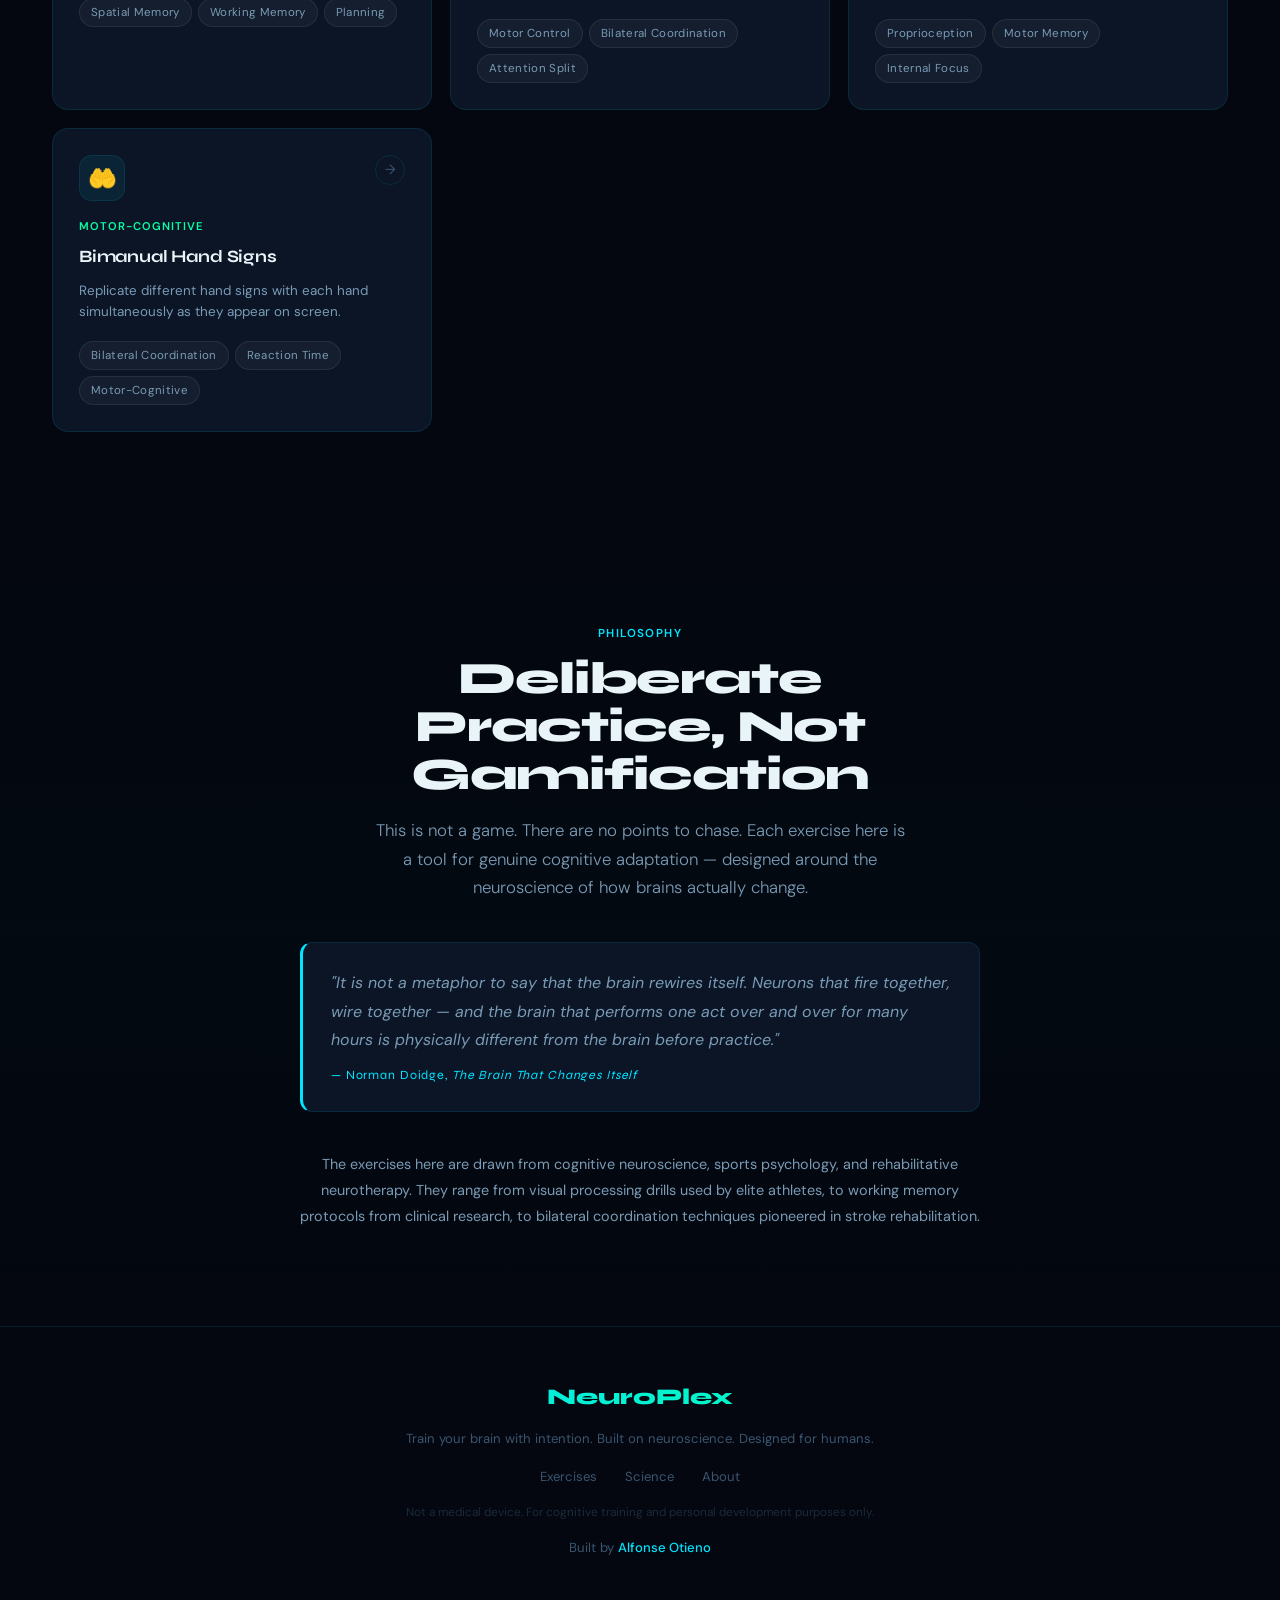
==== commit 46092de6: "added my personal portfolio link to homepage" ====
--- a/index.html
+++ b/index.html
@@ -479,6 +479,17 @@
       <p style="margin-top:12px;font-size:0.74rem;opacity:0.45;">
         Not a medical device. For cognitive training and personal development purposes only.
       </p>
+      <p style="margin-top:14px;font-size:0.82rem;color:var(--text-muted);">
+        Built by
+        <a href="https://alfonseotieno.github.io/Personal-portfolio-/"
+           target="_blank" rel="noopener noreferrer"
+           style="color:var(--cyan);text-decoration:none;font-weight:500;
+                  transition:opacity 0.2s;"
+           onmouseover="this.style.opacity='0.75'"
+           onmouseout="this.style.opacity='1'">
+          Alfonse Otieno
+        </a>
+      </p>
     </footer>
 
   </div><!-- /.page -->
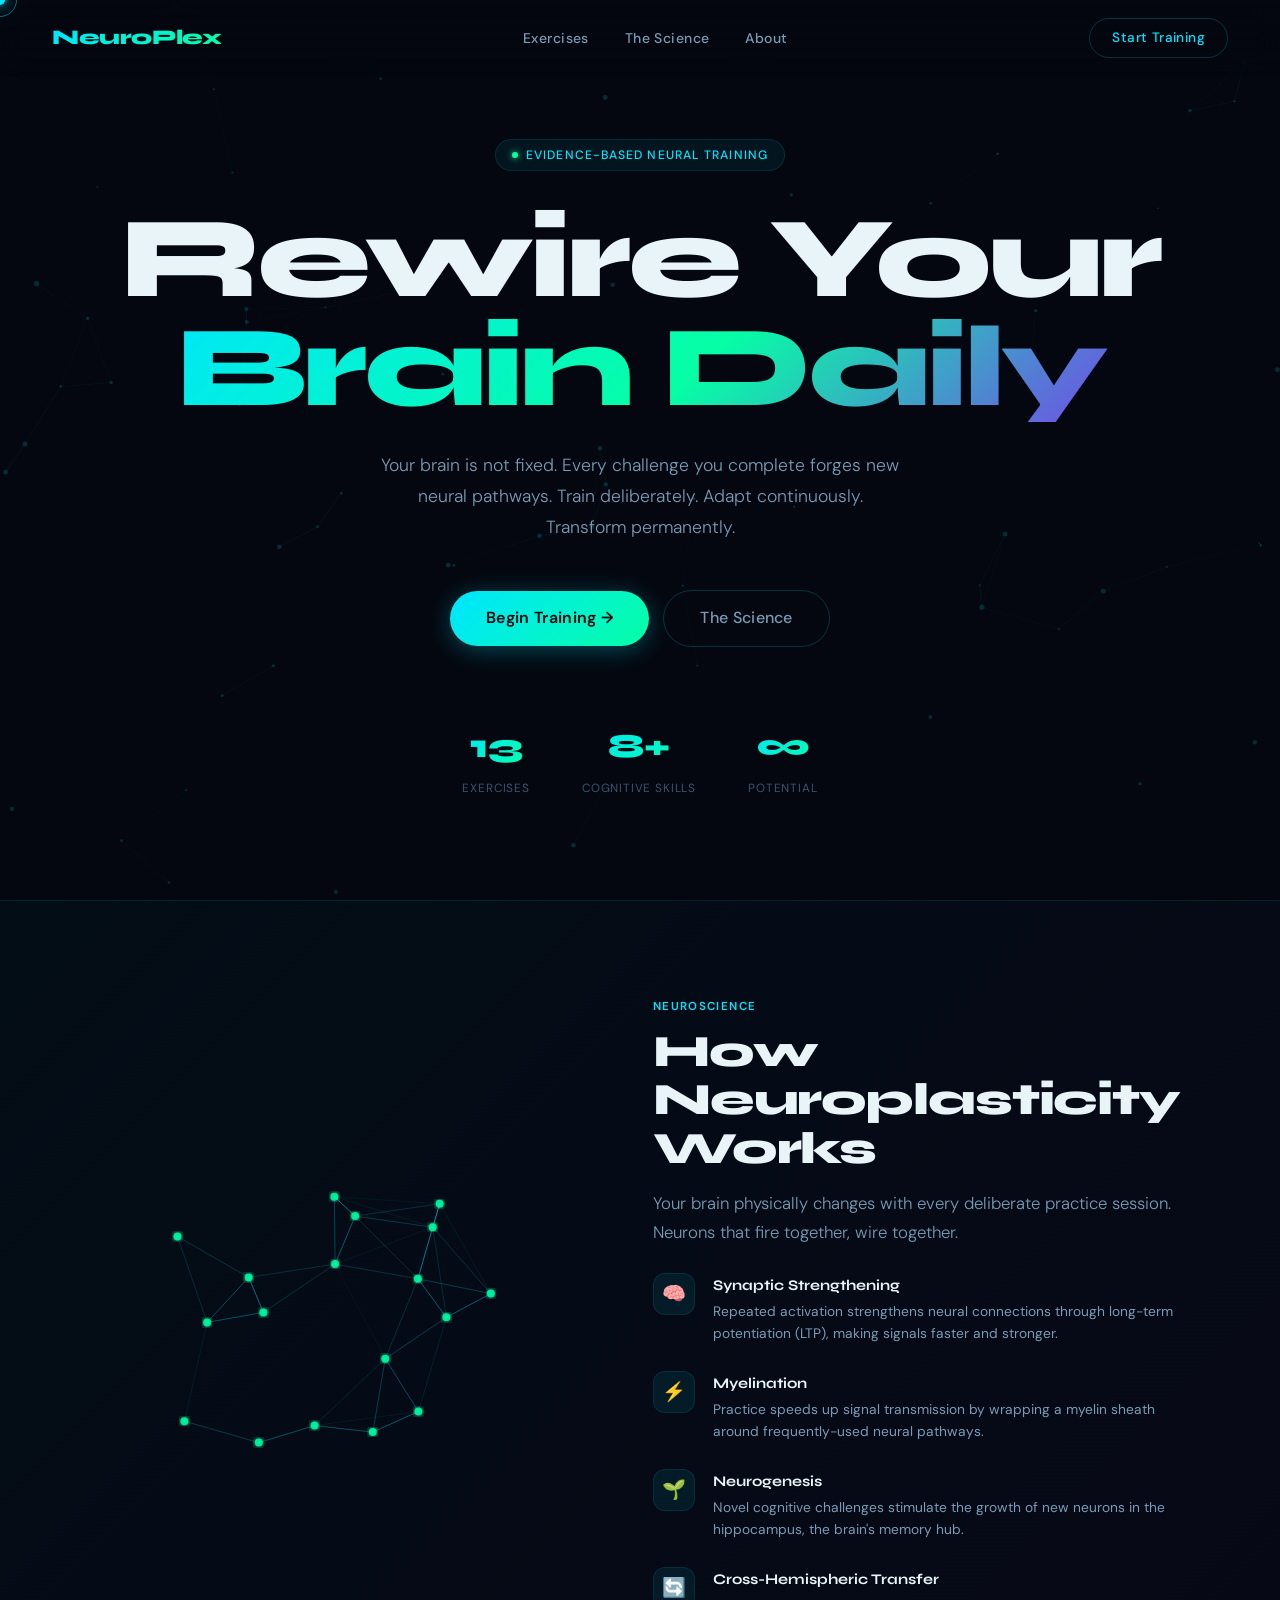
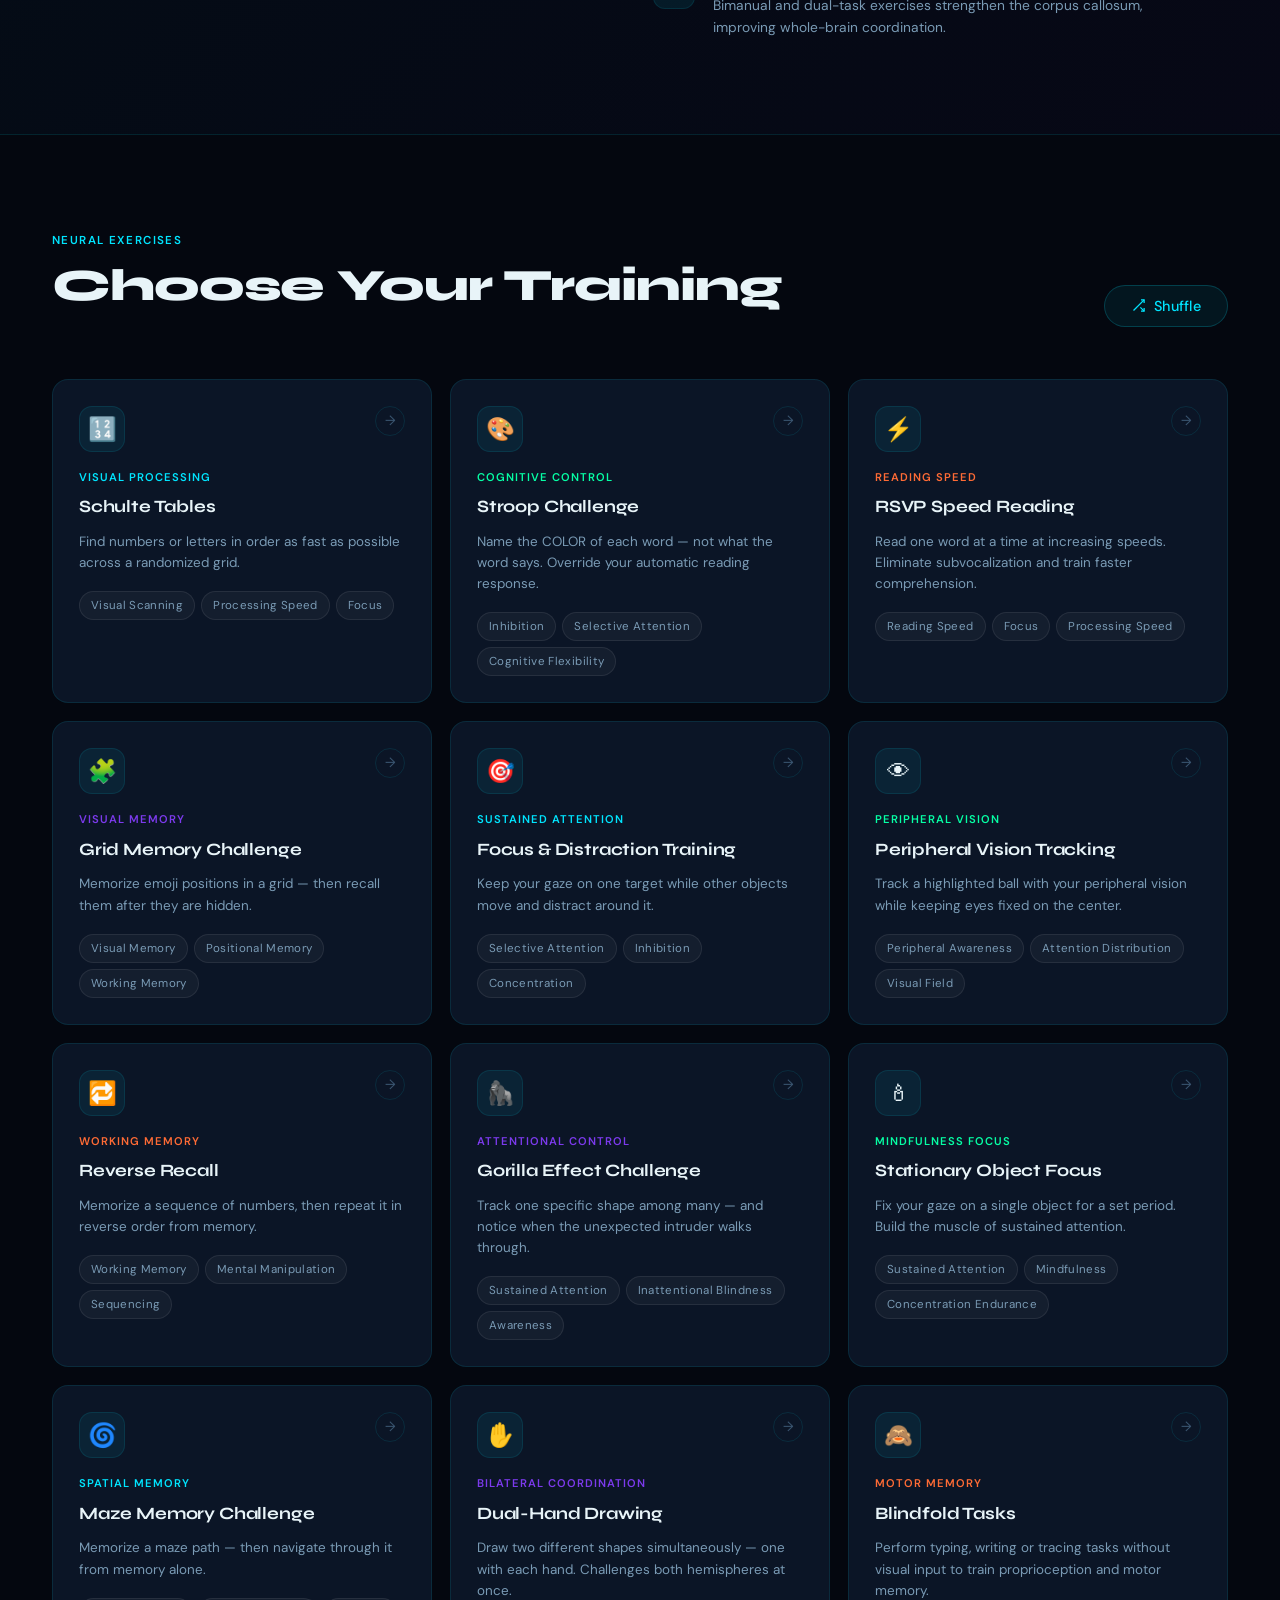
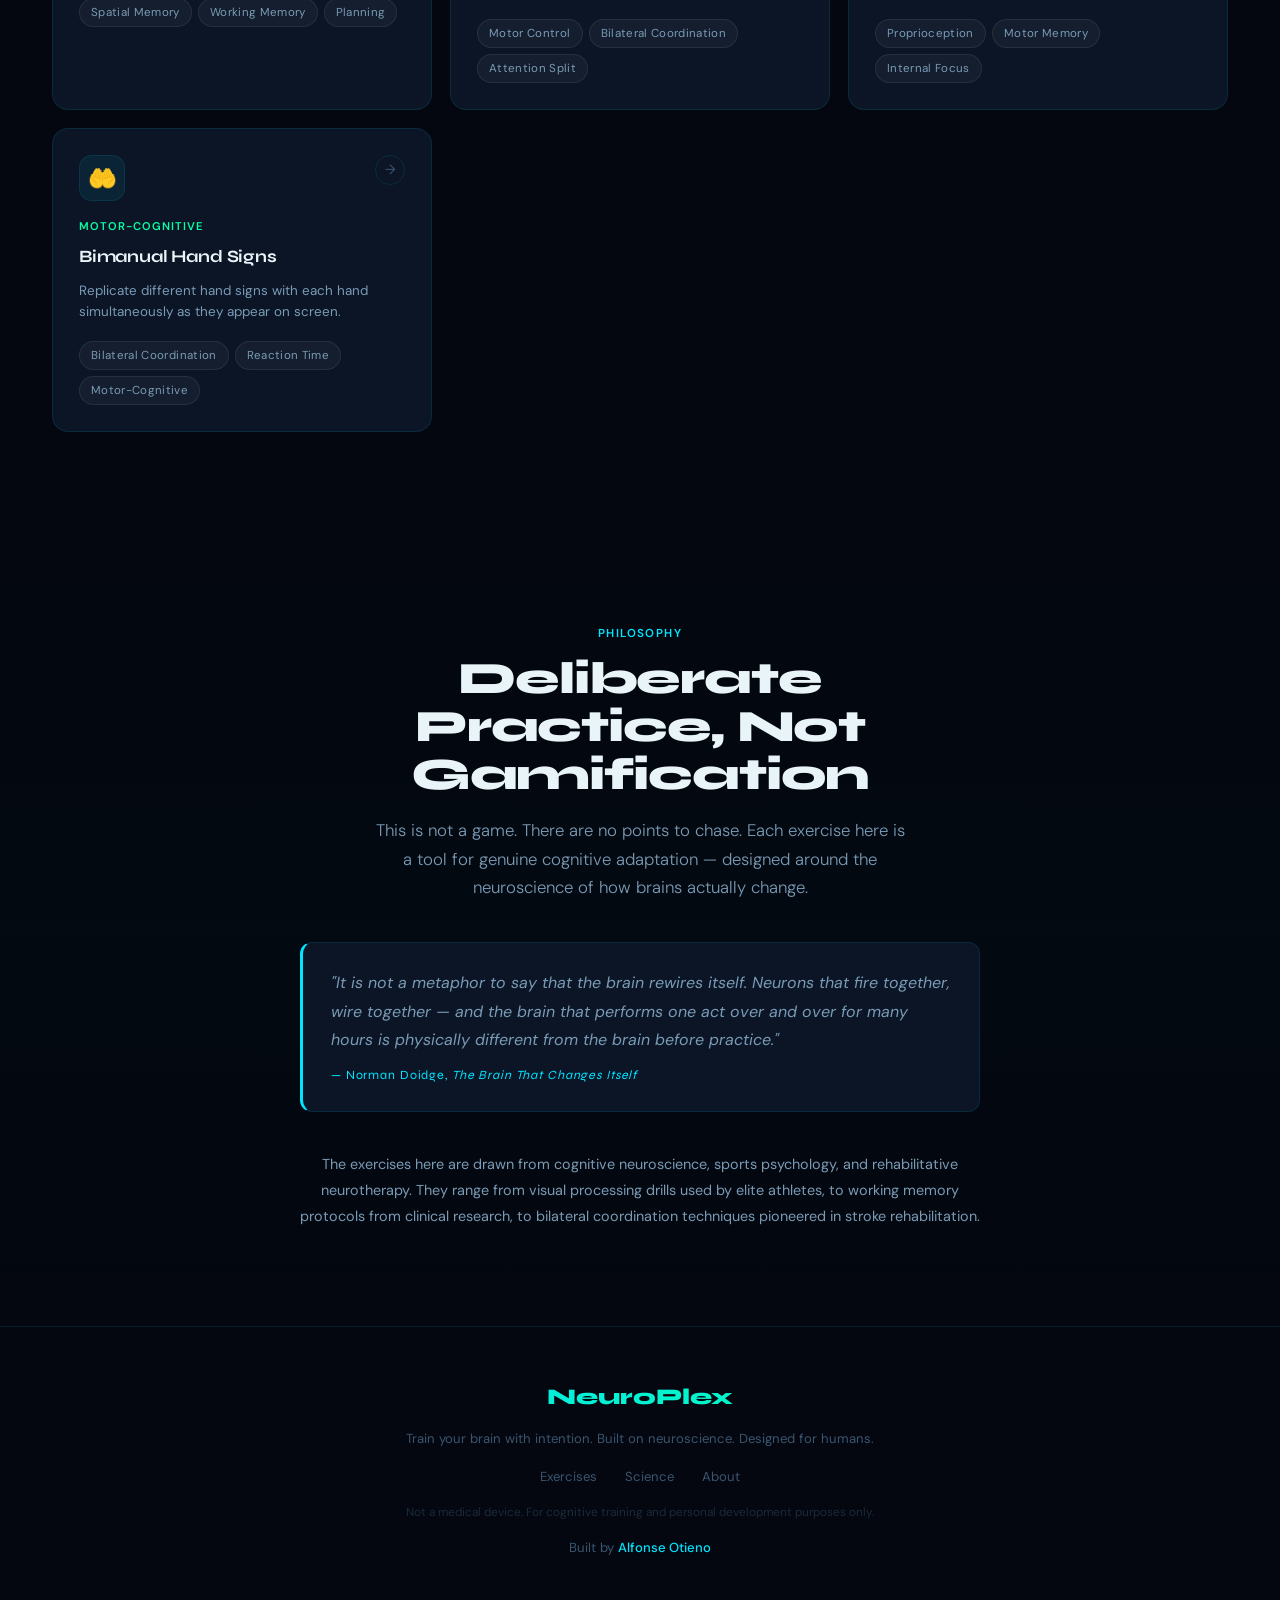
==== commit b2e16d42: "PWA" ====
--- a/index.html
+++ b/index.html
@@ -41,6 +41,13 @@
   </script>
 
   <link rel="stylesheet" href="styles/main.css" />
+  <!-- PWA -->
+  <link rel="manifest" href="/manifest.json" />
+  <meta name="theme-color" content="#04070f" />
+  <meta name="apple-mobile-web-app-capable" content="yes" />
+  <meta name="apple-mobile-web-app-status-bar-style" content="black-translucent" />
+  <meta name="apple-mobile-web-app-title" content="NeuroPlex" />
+  <link rel="apple-touch-icon" href="/assets/icons/icon-192.png" />
 
   <style>
     /* ── Hero ──────────────────────────────────────────── */
@@ -596,5 +603,14 @@
       buildGrid(shuffled);
     });
   </script>
+  <!-- Service Worker registration -->
+  <script>
+    if ('serviceWorker' in navigator) {
+      window.addEventListener('load', () => {
+        navigator.serviceWorker.register('/sw.js')
+          .catch(err => console.warn('SW registration failed:', err));
+      });
+    }
+  </script>
 </body>
 </html>
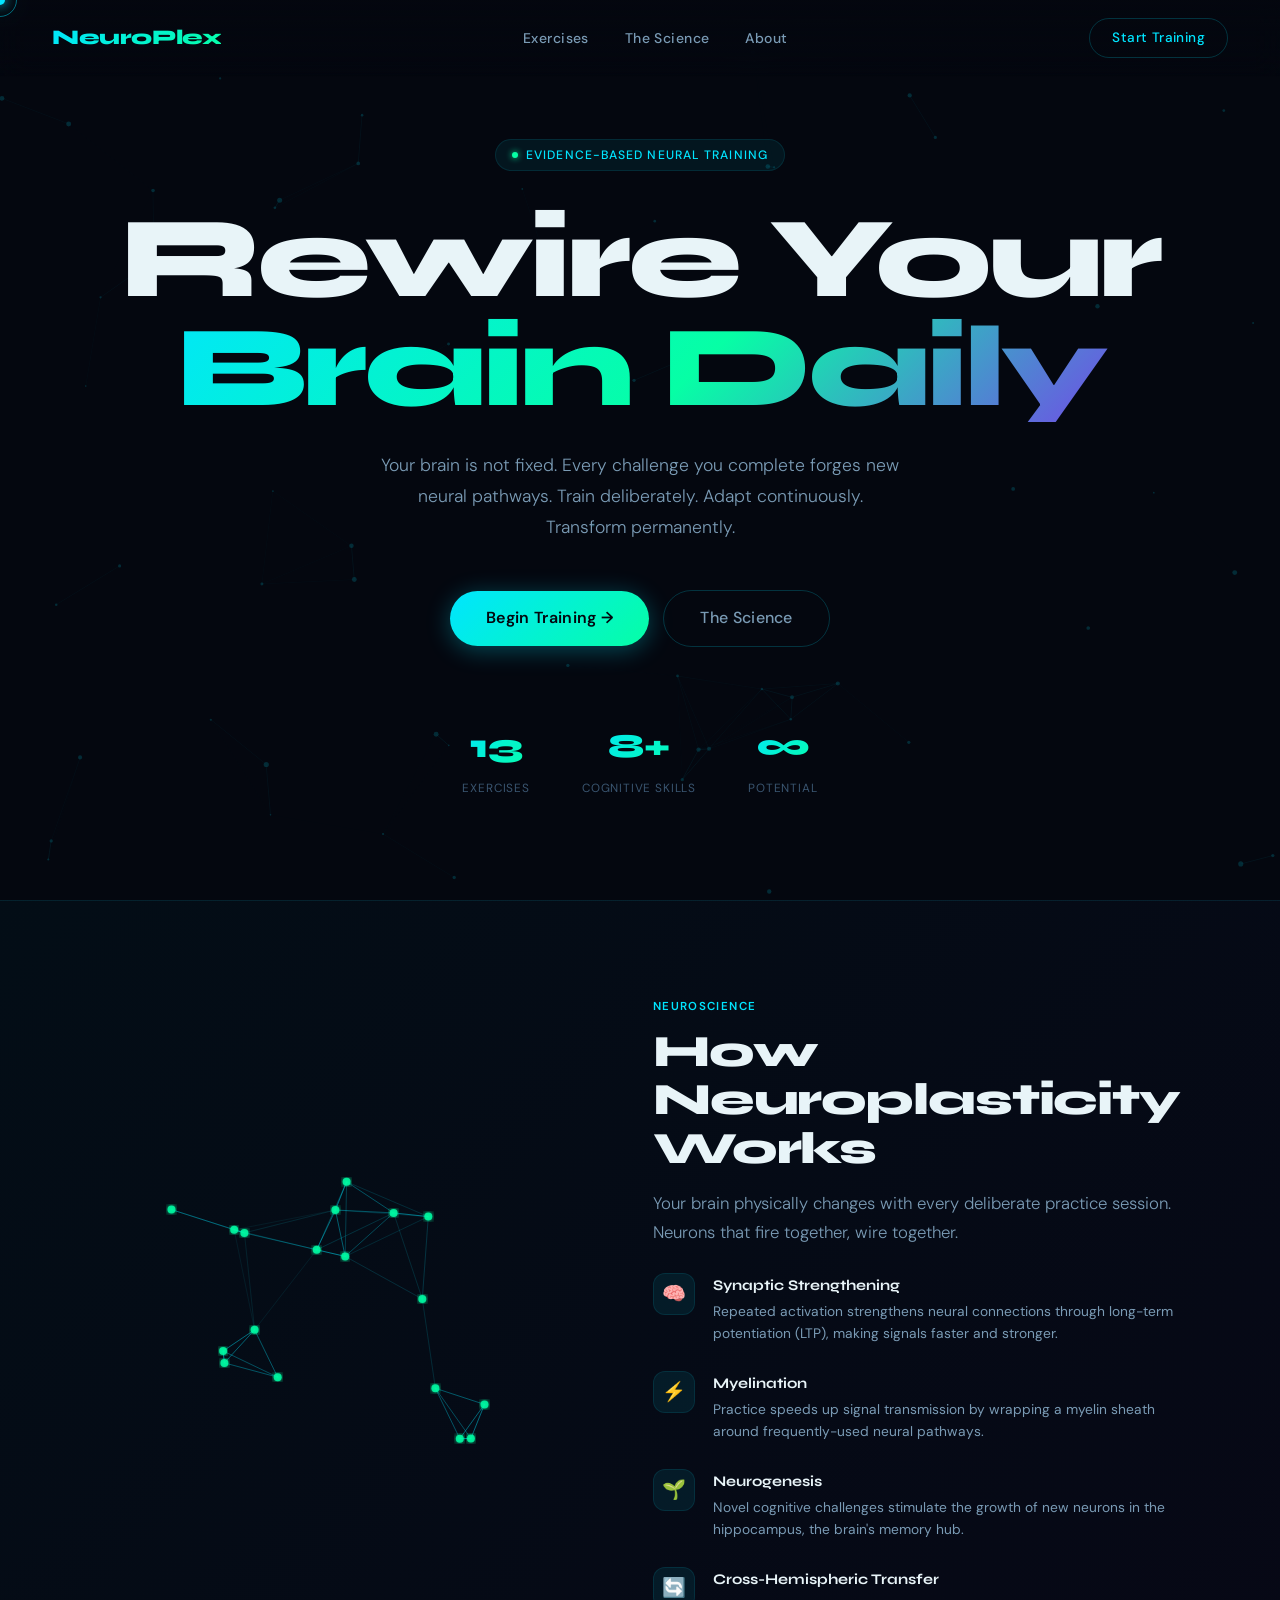
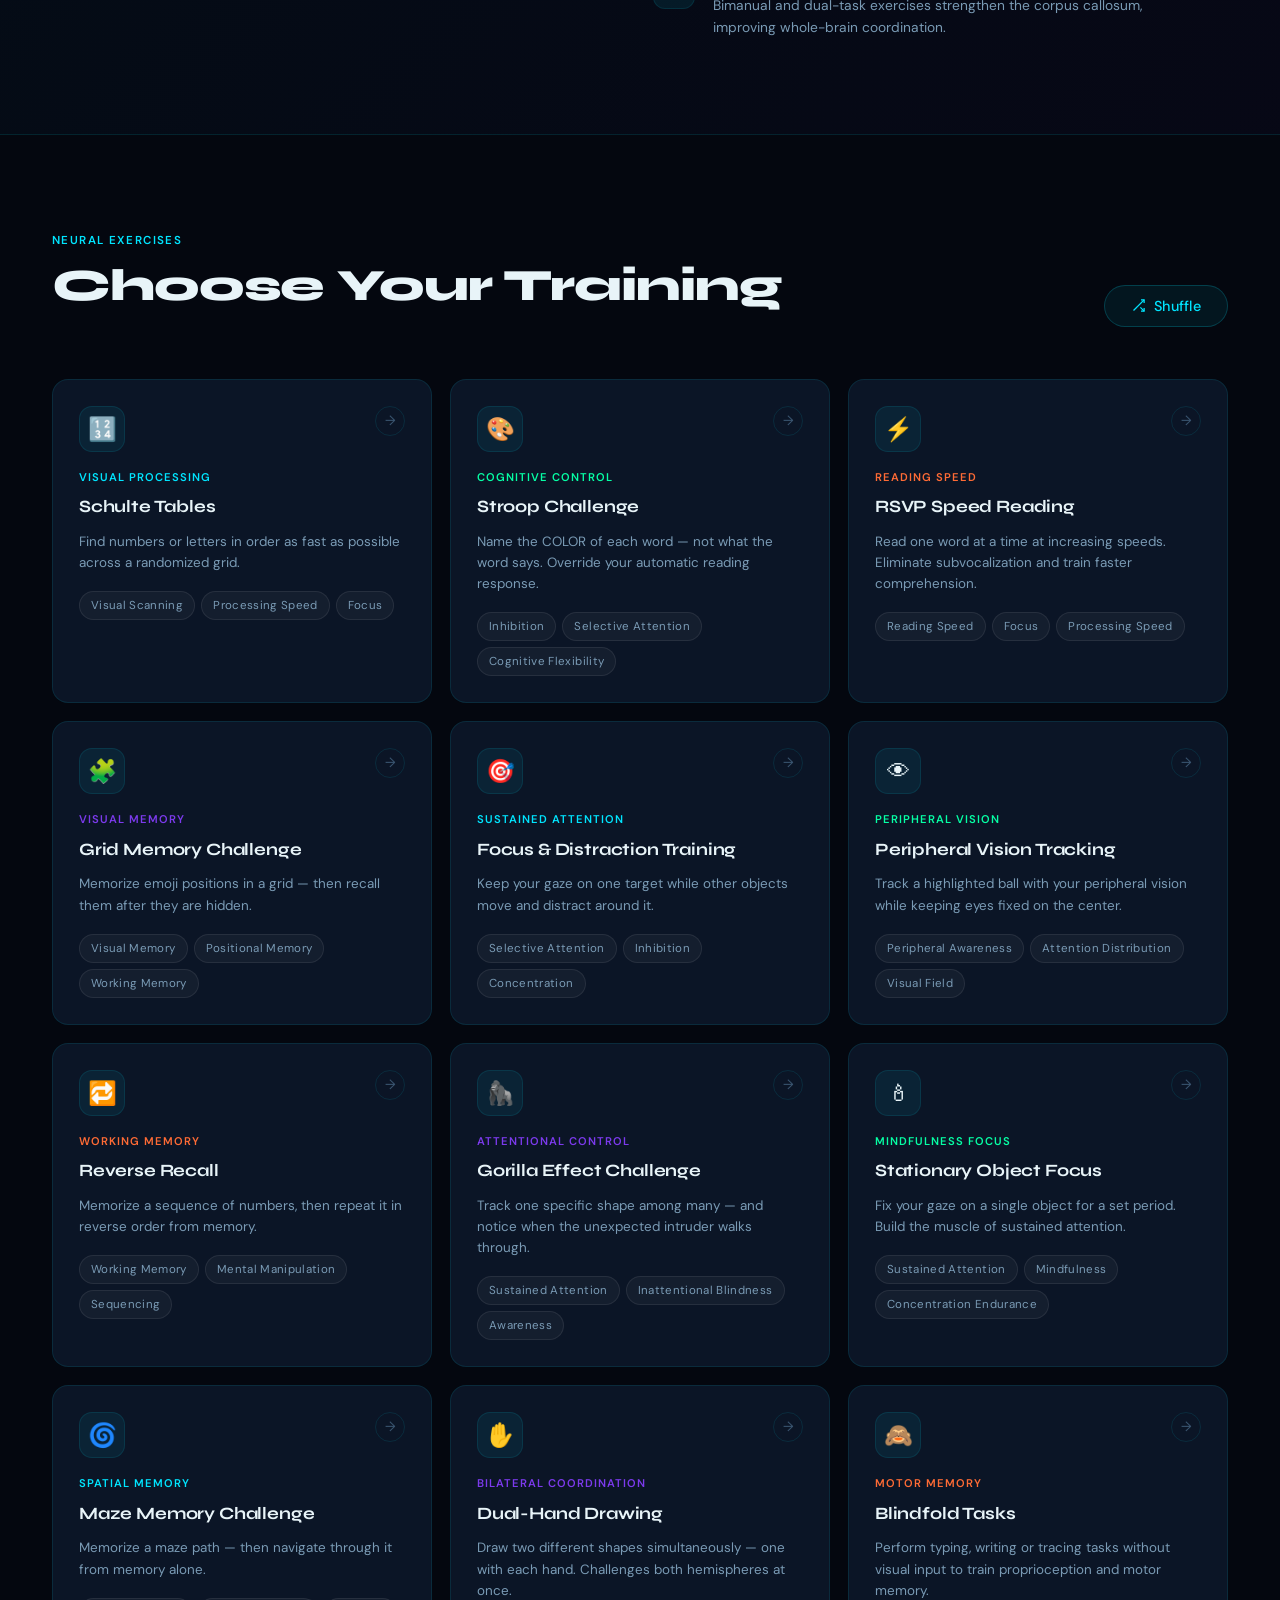
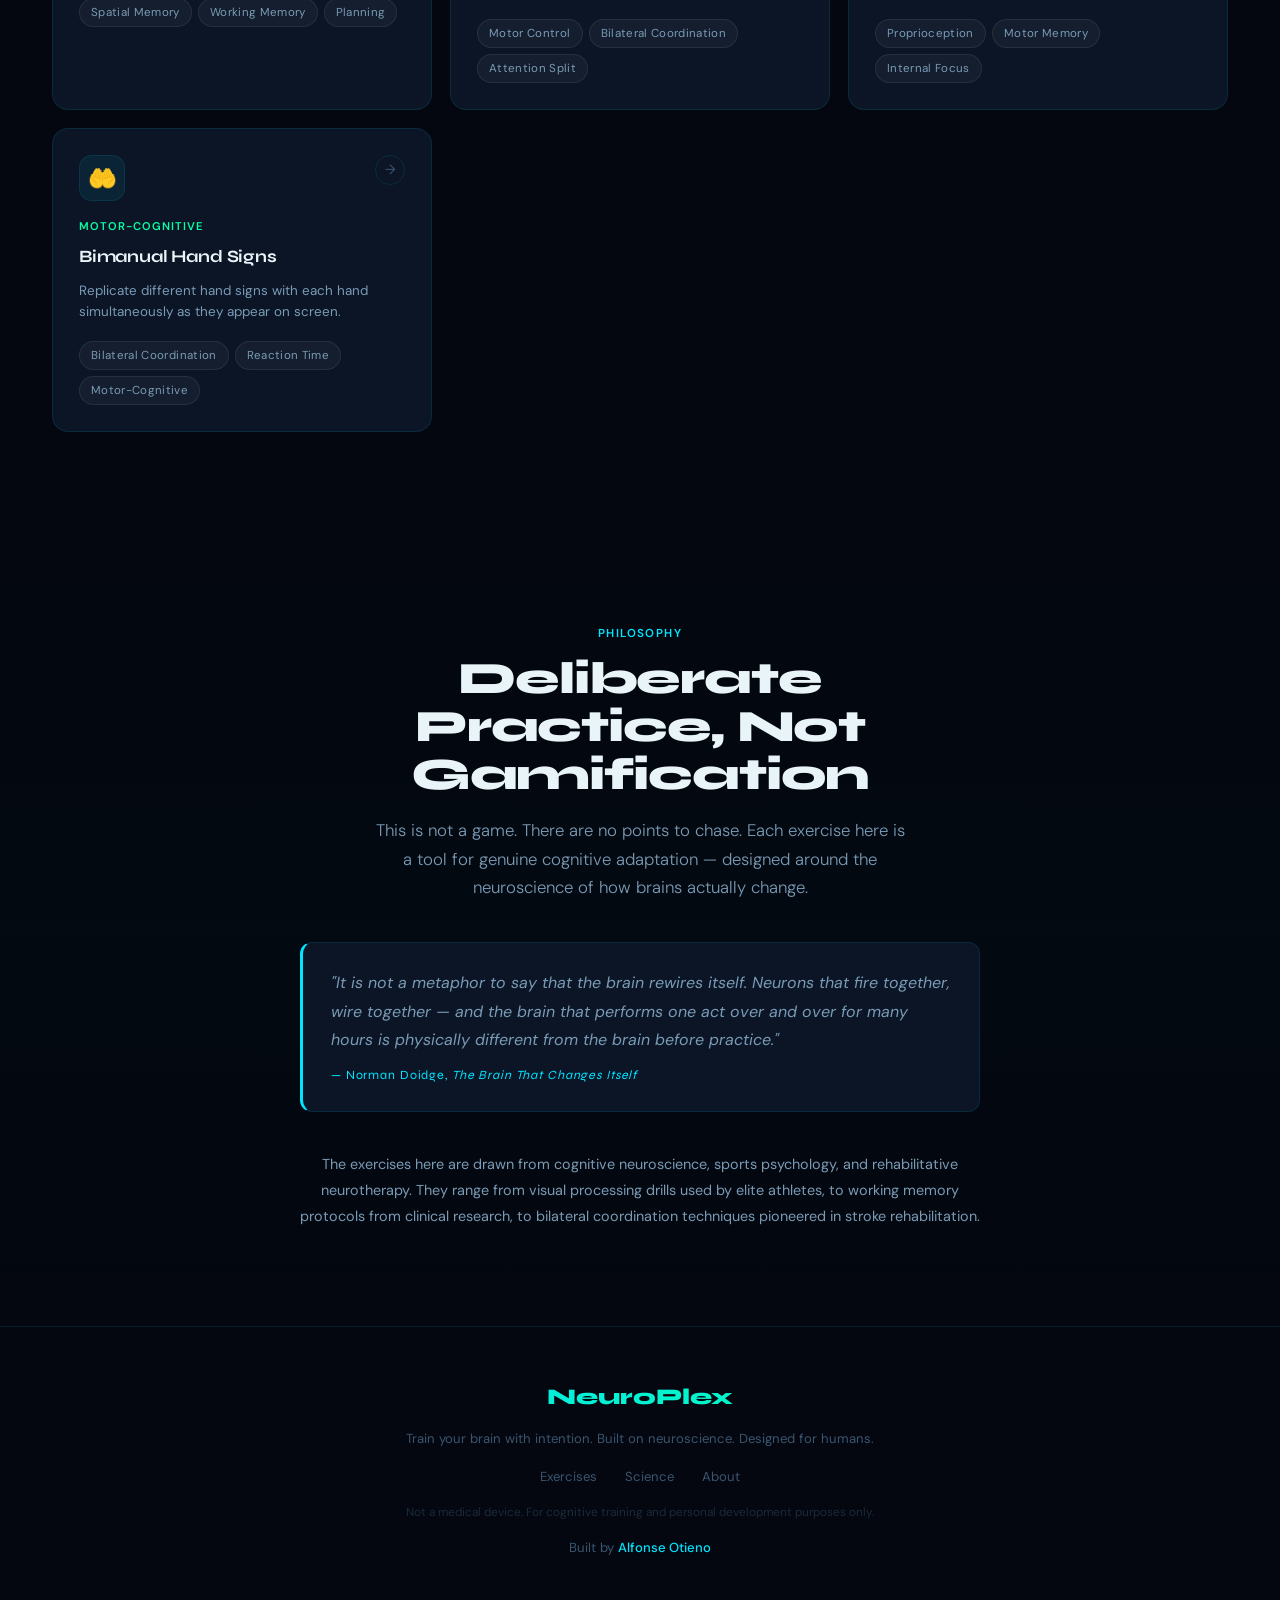
==== commit 208d9d66: "update" ====
--- a/index.html
+++ b/index.html
@@ -42,12 +42,12 @@
 
   <link rel="stylesheet" href="styles/main.css" />
   <!-- PWA -->
-  <link rel="manifest" href="/manifest.json" />
+  <link rel="manifest" href="manifest.json" />
   <meta name="theme-color" content="#04070f" />
   <meta name="apple-mobile-web-app-capable" content="yes" />
   <meta name="apple-mobile-web-app-status-bar-style" content="black-translucent" />
   <meta name="apple-mobile-web-app-title" content="NeuroPlex" />
-  <link rel="apple-touch-icon" href="/assets/icons/icon-192.png" />
+  <link rel="apple-touch-icon" href="assets/icons/icon-192.png" />
 
   <style>
     /* ── Hero ──────────────────────────────────────────── */
@@ -607,7 +607,7 @@
   <script>
     if ('serviceWorker' in navigator) {
       window.addEventListener('load', () => {
-        navigator.serviceWorker.register('/sw.js')
+        navigator.serviceWorker.register('./sw.js')
           .catch(err => console.warn('SW registration failed:', err));
       });
     }
